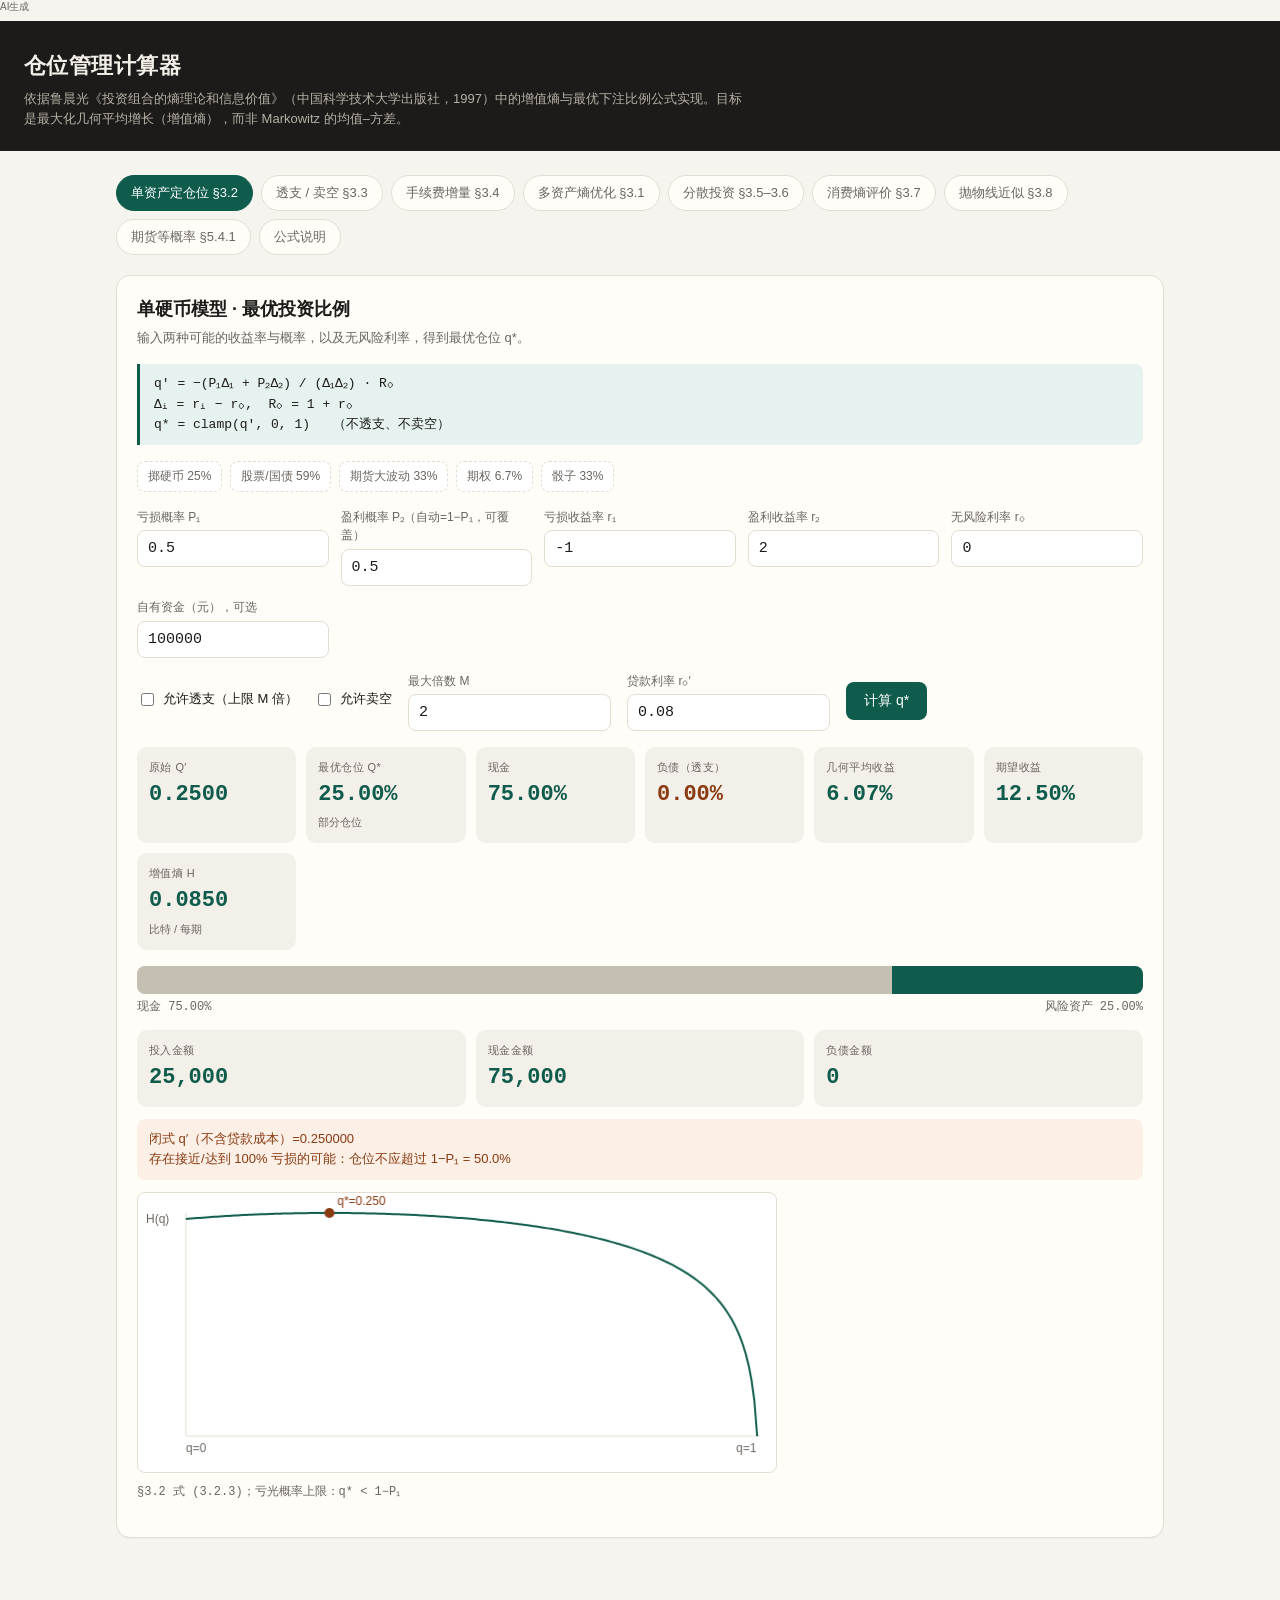
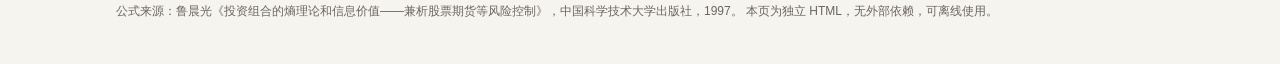
==== 仓位管理计算器.html @ 8e46ef77 "Show true q' and numerically verify leverage optima when loan is costly" ====
<!-- AI生成 -->
<!DOCTYPE html>
<html lang="zh-CN">
<head>
<meta charset="UTF-8" />
<meta name="viewport" content="width=device-width, initial-scale=1" />
<title>仓位管理计算器 · 投资组合熵理论</title>
<style>
  :root {
    --bg: #f6f4ef;
    --ink: #1c1b19;
    --muted: #6b6560;
    --card: #fffdf8;
    --line: #e4ddd2;
    --accent: #0f5c4c;
    --accent-soft: #e6f2ef;
    --warn: #8a3b12;
    --warn-soft: #fbefe6;
    --good: #0f5c4c;
    --mono: "JetBrains Mono", "SF Mono", Consolas, monospace;
    --sans: "PingFang SC", "Microsoft YaHei", -apple-system, sans-serif;
  }
  * { box-sizing: border-box; }
  body {
    margin: 0;
    font-family: var(--sans);
    background: var(--bg);
    color: var(--ink);
    line-height: 1.55;
    font-size: 15px;
  }
  header {
    background: var(--ink);
    color: #f3efe8;
    padding: 28px 24px 22px;
  }
  header h1 {
    margin: 0 0 6px;
    font-size: 22px;
    font-weight: 600;
    letter-spacing: 0.02em;
  }
  header p {
    margin: 0;
    color: #b7b0a6;
    font-size: 13px;
    max-width: 720px;
  }
  main {
    max-width: 1080px;
    margin: 0 auto;
    padding: 24px 16px 64px;
  }
  .tabs {
    display: flex;
    flex-wrap: wrap;
    gap: 8px;
    margin-bottom: 20px;
  }
  .tab {
    border: 1px solid var(--line);
    background: var(--card);
    color: var(--muted);
    padding: 8px 14px;
    border-radius: 999px;
    cursor: pointer;
    font-size: 13px;
  }
  .tab.active {
    background: var(--accent);
    border-color: var(--accent);
    color: #fff;
  }
  .panel {
    display: none;
    background: var(--card);
    border: 1px solid var(--line);
    border-radius: 14px;
    padding: 20px 20px 24px;
    box-shadow: 0 1px 0 rgba(0,0,0,0.03);
  }
  .panel.active { display: block; }
  h2 {
    margin: 0 0 4px;
    font-size: 18px;
    font-weight: 600;
  }
  .sub {
    color: var(--muted);
    font-size: 13px;
    margin: 0 0 16px;
  }
  .formula {
    background: var(--accent-soft);
    border-left: 3px solid var(--accent);
    padding: 10px 14px;
    border-radius: 0 8px 8px 0;
    font-family: var(--mono);
    font-size: 13px;
    margin: 0 0 16px;
    overflow-x: auto;
    white-space: pre-wrap;
  }
  .grid {
    display: grid;
    grid-template-columns: repeat(auto-fit, minmax(160px, 1fr));
    gap: 12px;
    margin-bottom: 14px;
  }
  label {
    display: block;
    font-size: 12px;
    color: var(--muted);
    margin-bottom: 4px;
  }
  input, select {
    width: 100%;
    padding: 9px 10px;
    border: 1px solid var(--line);
    border-radius: 8px;
    font-size: 15px;
    font-family: var(--mono);
    background: #fff;
    color: var(--ink);
  }
  input:focus, select:focus {
    outline: 2px solid var(--accent-soft);
    border-color: var(--accent);
  }
  .row {
    display: flex;
    flex-wrap: wrap;
    gap: 16px;
    align-items: center;
    margin: 8px 0 16px;
  }
  .check {
    display: flex;
    align-items: center;
    gap: 6px;
    font-size: 13px;
    color: var(--ink);
  }
  .check input { width: auto; }
  button.primary {
    background: var(--accent);
    color: #fff;
    border: none;
    border-radius: 8px;
    padding: 10px 18px;
    font-size: 14px;
    cursor: pointer;
    font-family: var(--sans);
  }
  button.primary:hover { filter: brightness(1.08); }
  button.ghost {
    background: transparent;
    border: 1px solid var(--line);
    border-radius: 8px;
    padding: 9px 14px;
    font-size: 13px;
    cursor: pointer;
    color: var(--muted);
    font-family: var(--sans);
  }
  .results {
    display: grid;
    grid-template-columns: repeat(auto-fit, minmax(140px, 1fr));
    gap: 10px;
    margin-top: 8px;
  }
  .metric {
    background: #f3f0e9;
    border-radius: 10px;
    padding: 12px;
  }
  .metric .k {
    font-size: 11px;
    color: var(--muted);
    text-transform: uppercase;
    letter-spacing: 0.04em;
  }
  .metric .v {
    font-family: var(--mono);
    font-size: 22px;
    font-weight: 600;
    color: var(--accent);
    margin-top: 2px;
  }
  .metric .v.warn { color: var(--warn); }
  .metric .hint { font-size: 11px; color: var(--muted); margin-top: 2px; }
  .note {
    background: var(--warn-soft);
    color: var(--warn);
    border-radius: 8px;
    padding: 10px 12px;
    font-size: 13px;
    margin-top: 12px;
  }
  .bar-wrap {
    margin-top: 16px;
    background: #eee9df;
    border-radius: 8px;
    height: 28px;
    overflow: hidden;
    display: flex;
  }
  .bar-cash { background: #c5bfb3; height: 100%; }
  .bar-pos { background: var(--accent); height: 100%; }
  .bar-label {
    display: flex;
    justify-content: space-between;
    font-size: 12px;
    color: var(--muted);
    margin-top: 4px;
    font-family: var(--mono);
  }
  table {
    width: 100%;
    border-collapse: collapse;
    font-size: 13px;
    margin-top: 8px;
  }
  th, td {
    border-bottom: 1px solid var(--line);
    padding: 8px 6px;
    text-align: left;
    font-family: var(--mono);
  }
  th { color: var(--muted); font-weight: 500; font-size: 12px; }
  .examples {
    display: flex;
    flex-wrap: wrap;
    gap: 8px;
    margin: 8px 0 16px;
  }
  .chip {
    border: 1px dashed var(--line);
    background: #fff;
    border-radius: 8px;
    padding: 6px 10px;
    font-size: 12px;
    cursor: pointer;
    color: var(--muted);
    font-family: var(--sans);
  }
  .chip:hover { border-color: var(--accent); color: var(--accent); }
  canvas {
    width: 100%;
    max-width: 640px;
    height: auto;
    display: block;
    margin-top: 12px;
    background: #fff;
    border: 1px solid var(--line);
    border-radius: 8px;
  }
  footer {
    max-width: 1080px;
    margin: 0 auto;
    padding: 0 16px 40px;
    color: var(--muted);
    font-size: 12px;
  }
  .src { font-size: 12px; color: var(--muted); margin-top: 10px; font-family: var(--mono); }
  .multi-rows { display: flex; flex-direction: column; gap: 8px; margin-bottom: 12px; }
  .multi-row {
    display: grid;
    grid-template-columns: 1.2fr 1fr 1fr 1fr auto;
    gap: 8px;
    align-items: end;
  }
  @media (max-width: 640px) {
    .multi-row { grid-template-columns: 1fr 1fr; }
  }
</style>
</head>
<body>
<p data-aigc-mark="1" style="margin:0 0 8px;font-size:10px;line-height:1.3;color:#6b6560;font-weight:400;">AI生成</p>

<header>
  <h1>仓位管理计算器</h1>
  <p>依据鲁晨光《投资组合的熵理论和信息价值》（中国科学技术大学出版社，1997）中的增值熵与最优下注比例公式实现。目标是最大化几何平均增长（增值熵），而非 Markowitz 的均值–方差。</p>
</header>

<main>
  <div class="tabs" role="tablist">
    <button class="tab active" data-tab="single">单资产定仓位 §3.2</button>
    <button class="tab" data-tab="lev">透支 / 卖空 §3.3</button>
    <button class="tab" data-tab="fee">手续费增量 §3.4</button>
    <button class="tab" data-tab="multi">多资产熵优化 §3.1</button>
    <button class="tab" data-tab="div">分散投资 §3.5–3.6</button>
    <button class="tab" data-tab="cons">消费熵评价 §3.7</button>
    <button class="tab" data-tab="approx">抛物线近似 §3.8</button>
    <button class="tab" data-tab="fut">期货等概率 §5.4.1</button>
    <button class="tab" data-tab="about">公式说明</button>
  </div>

  <!-- ========== 单资产 ========== -->
  <section class="panel active" id="panel-single">
    <h2>单硬币模型 · 最优投资比例</h2>
    <p class="sub">输入两种可能的收益率与概率，以及无风险利率，得到最优仓位 q*。</p>
    <div class="formula">q′ = −(P₁Δ₁ + P₂Δ₂) / (Δ₁Δ₂) · R₀
Δᵢ = rᵢ − r₀,  R₀ = 1 + r₀
q* = clamp(q′, 0, 1)   （不透支、不卖空）</div>

    <div class="examples">
      <button class="chip" data-ex="coin">掷硬币 25%</button>
      <button class="chip" data-ex="stock">股票/国债 59%</button>
      <button class="chip" data-ex="future">期货大波动 33%</button>
      <button class="chip" data-ex="opt">期权 6.7%</button>
      <button class="chip" data-ex="dice">骰子 33%</button>
    </div>

    <div class="grid">
      <div>
        <label>亏损概率 P₁</label>
        <input id="s-p1" type="number" value="0.5" step="0.01" min="0" max="1" />
      </div>
      <div>
        <label>盈利概率 P₂（自动=1−P₁，可覆盖）</label>
        <input id="s-p2" type="number" value="0.5" step="0.01" min="0" max="1" />
      </div>
      <div>
        <label>亏损收益率 r₁</label>
        <input id="s-r1" type="number" value="-1" step="0.01" />
      </div>
      <div>
        <label>盈利收益率 r₂</label>
        <input id="s-r2" type="number" value="2" step="0.01" />
      </div>
      <div>
        <label>无风险利率 r₀</label>
        <input id="s-r0" type="number" value="0" step="0.01" />
      </div>
      <div>
        <label>自有资金（元），可选</label>
        <input id="s-capital" type="number" value="100000" step="1000" />
      </div>
    </div>

    <div class="row">
      <label class="check"><input type="checkbox" id="s-lev" /> 允许透支（上限 M 倍）</label>
      <label class="check"><input type="checkbox" id="s-short" /> 允许卖空</label>
      <div style="min-width:120px">
        <label>最大倍数 M</label>
        <input id="s-M" type="number" value="2" step="0.1" min="1" />
      </div>
      <div style="min-width:130px">
        <label>贷款利率 r₀′</label>
        <input id="s-rl" type="number" value="0.08" step="0.01" />
      </div>
      <button class="primary" id="s-run">计算 q*</button>
    </div>

    <div class="results" id="s-out">
      <div class="metric"><div class="k">原始 q′</div><div class="v" id="s-qraw">—</div></div>
      <div class="metric"><div class="k">最优仓位 q*</div><div class="v" id="s-q">—</div><div class="hint" id="s-qhint"></div></div>
      <div class="metric"><div class="k">现金</div><div class="v" id="s-cash">—</div></div>
      <div class="metric"><div class="k">负债（透支）</div><div class="v warn" id="s-debt">—</div></div>
      <div class="metric"><div class="k">几何平均收益</div><div class="v" id="s-rg">—</div></div>
      <div class="metric"><div class="k">期望收益</div><div class="v" id="s-ra">—</div></div>
      <div class="metric"><div class="k">增值熵 H</div><div class="v" id="s-H">—</div><div class="hint">比特 / 每期</div></div>
    </div>

    <div class="bar-wrap" title="仓位结构">
      <div class="bar-cash" id="s-bar-cash" style="width:50%"></div>
      <div class="bar-pos" id="s-bar-pos" style="width:50%"></div>
    </div>
    <div class="bar-label"><span id="s-bar-cash-l">现金</span><span id="s-bar-pos-l">风险资产</span></div>

    <div class="results" style="margin-top:14px">
      <div class="metric"><div class="k">投入金额</div><div class="v" id="s-amt">—</div></div>
      <div class="metric"><div class="k">现金金额</div><div class="v" id="s-amt0">—</div></div>
      <div class="metric"><div class="k">负债金额</div><div class="v" id="s-amt-debt">—</div></div>
    </div>

    <div class="note" id="s-note" style="display:none"></div>
    <canvas id="s-canvas" width="640" height="280" aria-label="H(q) 曲线"></canvas>
    <p class="src">§3.2 式 (3.2.3)；亏光概率上限：q* &lt; 1−P₁</p>
  </section>

  <!-- ========== 透支卖空 ========== -->
  <section class="panel" id="panel-lev">
    <h2>允许透支与卖空</h2>
    <p class="sub">贷款利率 r₀′ 高于存款利率；最大资金倍数 M = 1 + 可透支倍数。§3.3 分段公式。</p>
    <div class="formula">透支区 q&gt;1:  q″ = −(P₁Δ₁′+P₂Δ₂′)/(Δ₁Δ₂) · R₀′
正常区:       q′  = −(P₁Δ₁ +P₂Δ₂ )/(Δ₁Δ₂) · R₀
卖空区 q&lt;0:  用 Δ₋ = r + r₀（及贷款版 r + r₀′）
q* 按区域截断到 [−M, M]</div>

    <div class="grid">
      <div><label>P₁（亏损概率）</label><input id="l-p1" type="number" value="0.5" step="0.01" /></div>
      <div><label>P₂</label><input id="l-p2" type="number" value="0.5" step="0.01" /></div>
      <div><label>r₁</label><input id="l-r1" type="number" value="-0.3" step="0.01" /></div>
      <div><label>r₂</label><input id="l-r2" type="number" value="0.8" step="0.01" /></div>
      <div><label>存款/无风险 r₀</label><input id="l-r0" type="number" value="0.1" step="0.01" /></div>
      <div><label>贷款利率 r₀′</label><input id="l-rl" type="number" value="0.15" step="0.01" /></div>
      <div><label>最大倍数 M</label><input id="l-M" type="number" value="2" step="0.1" min="1" /></div>
    </div>
    <div class="row">
      <button class="primary" id="l-run">分段求解 q*</button>
      <button class="ghost" data-ex2="lev">载入书中图3.2参数</button>
    </div>

    <div class="results">
      <div class="metric"><div class="k">区域</div><div class="v" id="l-region" style="font-size:16px">—</div></div>
      <div class="metric"><div class="k">q*（截断后）</div><div class="v" id="l-q">—</div></div>
      <div class="metric"><div class="k">q′（正常区）</div><div class="v" id="l-qp">—</div></div>
      <div class="metric"><div class="k">q″（透支区）</div><div class="v" id="l-qpp">—</div></div>
      <div class="metric"><div class="k">几何平均收益</div><div class="v" id="l-rg">—</div></div>
      <div class="metric"><div class="k">增值熵 H</div><div class="v" id="l-H">—</div></div>
    </div>
    <div class="note" id="l-note"></div>
    <p class="src">§3.3；书中例：r₀=0.1, r₀′=0.15, M=2, P=0.5</p>
  </section>

  <!-- ========== 手续费 ========== -->
  <section class="panel" id="panel-fee">
    <h2>考虑手续费的仓位增量</h2>
    <p class="sub">当前已有仓位 q#，按 (3.4.3) 计算最优调整量 Δq*。手续费率大时会出现「持仓不动」白带。</p>
    <div class="formula">Δq* = −(P₁ Δ#₁ R#₀₂ + P₂ Δ#₂ R#₀₁) / (Δ#₁ Δ#₂)
Δ#ₖ = d′Rₖ − R₀,  d′ = 1±d
R#₀ₖ = q#₀ R₀ + q# Rₖ</div>

    <div class="grid">
      <div><label>当前仓位 q#</label><input id="f-q" type="number" value="0" step="0.01" min="-1" max="1" /></div>
      <div><label>P₁</label><input id="f-p1" type="number" value="0.5" step="0.01" /></div>
      <div><label>P₂</label><input id="f-p2" type="number" value="0.5" step="0.01" /></div>
      <div><label>r₁</label><input id="f-r1" type="number" value="-1" step="0.01" /></div>
      <div><label>r₂</label><input id="f-r2" type="number" value="2" step="0.01" /></div>
      <div><label>r₀</label><input id="f-r0" type="number" value="0" step="0.01" /></div>
      <div><label>手续费率 d</label><input id="f-d" type="number" value="0.0075" step="0.0005" /></div>
    </div>
    <div class="row">
      <button class="primary" id="f-run">计算 Δq*</button>
      <button class="ghost" data-ex3="fee">书中深沪 d=0.0075</button>
    </div>

    <div class="results">
      <div class="metric"><div class="k">Δq*</div><div class="v" id="f-dq">—</div></div>
      <div class="metric"><div class="k">新仓位 q_new</div><div class="v" id="f-qn">—</div></div>
      <div class="metric"><div class="k">是否持仓不动</div><div class="v" id="f-hold" style="font-size:16px">—</div></div>
      <div class="metric"><div class="k">H 调整前</div><div class="v" id="f-h0">—</div></div>
      <div class="metric"><div class="k">H 调整后</div><div class="v" id="f-h1">—</div></div>
      <div class="metric"><div class="k">方向</div><div class="v" id="f-dir" style="font-size:16px">—</div></div>
    </div>
    <div class="note" id="f-note"></div>
    <p class="src">§3.4 式 (3.4.3)；加仓 d′=1−d，减仓 d′=1+d</p>
  </section>

  <!-- ========== 多资产 ========== -->
  <section class="panel" id="panel-multi">
    <h2>多资产最大增值熵优化</h2>
    <p class="sub">支持<b>任意不等概率</b>。两种输入方式：① 联合情景表（每行一个可能世界，概率可各不相同）；② 分资产边际分布（如资产 A 有 4 种、B 有 5 种情况，自动展开为最多 4×5 个联合情景）。目标都是 max H = Σ P log(Σ q R)。</p>
    <div class="formula">max  H = Σᵢ Pᵢ log₂( q₀R₀ + Σₖ qₖ(1+rᵢₖ) )
s.t. Σ q = 1,  qₖ ≥ 0（或允许卖空）,  q₀ ≥ 0（或允许杠杆）
独立展开: P(i₁,…,iₙ) = Πₖ pₖ(iₖ),  rᵢₖ = rₖ(iₖ)</div>

    <div class="row" style="margin-bottom:8px">
      <label class="check"><input type="radio" name="m-mode" id="m-mode-joint" checked /> 联合情景表</label>
      <label class="check"><input type="radio" name="m-mode" id="m-mode-marg" /> 分资产边际分布</label>
    </div>

    <div id="m-marg-wrap" style="display:none">
      <p class="sub" style="margin-bottom:8px">每个资产单独维护「概率 → 收益率」列表，条数可以不同（A 4 种、B 5 种均可）。</p>
      <div class="multi-rows" id="m-marg-table"></div>
      <div class="row">
        <button class="ghost" id="m-marg-add-asset">＋ 资产</button>
        <button class="ghost" id="m-marg-expand">展开为联合情景并求解</button>
      </div>
    </div>

    <div class="multi-rows" id="m-table"></div>
    <div class="row">
      <button class="ghost" id="m-add-asset">＋ 资产</button>
      <button class="ghost" id="m-add-scen">＋ 情景</button>
      <label class="check"><input type="checkbox" id="m-short" /> 允许卖空</label>
      <label class="check"><input type="checkbox" id="m-lev" /> 允许透支</label>
      <div style="min-width:110px">
        <label>透支上限 M</label>
        <input id="m-M" type="number" value="2" step="0.1" min="1" />
      </div>
      <div style="min-width:100px"><label>r₀</label><input id="m-r0" type="number" value="0" step="0.01" /></div>
      <div style="min-width:170px">
        <label>求解方法</label>
        <select id="m-method">
          <option value="hill">坐标爬山</option>
          <option value="grad">解析梯度精修</option>
          <option value="warm">§3.8 近似初值+梯度</option>
        </select>
      </div>
      <button class="primary" id="m-run">最大化增值熵</button>
      <button class="ghost" id="m-compare">三方法对比</button>
      <button class="ghost" id="m-reset">重置为书中两硬币例</button>
    </div>

    <div class="results" id="m-out"></div>
    <table id="m-result-table"></table>
    <div id="m-compare-wrap" style="display:none">
      <h2 style="font-size:15px;margin:16px 0 6px">求解方法对比</h2>
      <table id="m-compare-table"></table>
    </div>
    <div class="note" id="m-note"></div>
    <p class="src">§3.1 最大增值熵原理；网页：爬山 / 解析梯度 / 近似初值；Python SLSQP 版见 position_sizing.py</p>
  </section>

  <!-- ========== 分散 ========== -->
  <section class="panel" id="panel-div">
    <h2>多硬币分散投资</h2>
    <p class="sub">N 个独立同分布资产、等权配置。N 越大，几何平均收益越接近算术平均（分散投资极限定理）。</p>
    <div class="formula">H_N = Σ_S C(N,S) P^{N−S} Q^S log(1 + r_port)
lim_{N→∞} H_N = log(1+E)
书中硬币 {−1,+2}：N=1→25%, N=2→23%×2, r_g: 6.07%→11.91%→…</div>

    <div class="grid">
      <div><label>资产数 N</label><input id="d-N" type="number" value="2" min="1" max="64" step="1" /></div>
      <div><label>单资产亏损收益 r_loss</label><input id="d-rl" type="number" value="-1" step="0.1" /></div>
      <div><label>单资产盈利收益 r_gain</label><input id="d-rg" type="number" value="2" step="0.1" /></div>
      <div><label>亏损概率 P</label><input id="d-p" type="number" value="0.5" step="0.05" min="0" max="1" /></div>
    </div>
    <div class="row">
      <button class="primary" id="d-run">优化等权仓位</button>
      <button class="ghost" id="d-table-run">生成 N=1..8 对照表</button>
    </div>

    <div class="results">
      <div class="metric"><div class="k">总仓位 q</div><div class="v" id="d-qt">—</div></div>
      <div class="metric"><div class="k">每资产 q/N</div><div class="v" id="d-qe">—</div></div>
      <div class="metric"><div class="k">几何平均收益</div><div class="v" id="d-rgout">—</div></div>
      <div class="metric"><div class="k">算术平均 E</div><div class="v" id="d-E">—</div></div>
      <div class="metric"><div class="k">增值熵 H</div><div class="v" id="d-H">—</div></div>
      <div class="metric"><div class="k">H 与 log₂(1+E)</div><div class="v" id="d-gap">—</div></div>
    </div>
    <table id="d-table"></table>
    <p class="src">§3.5–3.6；极限定理：分散使 r_g → E</p>
  </section>

  <!-- ========== 消费熵 §3.7 ========== -->
  <section class="panel" id="panel-cons">
    <h2>消费增值熵 · 基金评价</h2>
    <p class="sub">对可能随时撤资消费的投资者，用消费增值熵 Hc 评价更合理：几何平均相同时，波动大的基金更差。§3.7。</p>
    <div class="formula">Hc = Σ Pᵢ log( 1 + r₀·max(0,1−q) − r_s·min(q,K) + rᵢ·q )
K = 可能用于消费的资金比例
r_s = 牺牲消费的等价利率 / 贷款利率</div>

    <div class="examples">
      <button class="chip" data-ex4="A">书中基金 A（年20%）</button>
      <button class="chip" data-ex4="B">书中基金 B（−28% / +100%）</button>
      <button class="chip" data-ex4="C">更激进 C（−52% / +200%）</button>
    </div>

    <div class="grid">
      <div><label>P₁（情景1概率）</label><input id="c-p1" type="number" value="1" step="0.05" /></div>
      <div><label>P₂（情景2概率）</label><input id="c-p2" type="number" value="0" step="0.05" /></div>
      <div><label>r₁</label><input id="c-r1" type="number" value="0.2" step="0.01" /></div>
      <div><label>r₂</label><input id="c-r2" type="number" value="0.2" step="0.01" /></div>
      <div><label>仓位 q</label><input id="c-q" type="number" value="1" step="0.05" min="0" max="1" /></div>
      <div><label>消费比例 K</label><input id="c-K" type="number" value="0.4" step="0.05" min="0" max="1" /></div>
      <div><label>牺牲消费利率 r_s</label><input id="c-rs" type="number" value="0.15" step="0.01" /></div>
      <div><label>现金利率 r₀</label><input id="c-r0" type="number" value="0" step="0.01" /></div>
    </div>
    <div class="row">
      <button class="primary" id="c-run">计算 Hc</button>
    </div>

    <div class="results">
      <div class="metric"><div class="k">消费熵 Hc</div><div class="v" id="c-Hc">—</div></div>
      <div class="metric"><div class="k">普通熵 H（忽略消费）</div><div class="v" id="c-H">—</div></div>
      <div class="metric"><div class="k">几何平均收益</div><div class="v" id="c-rg">—</div></div>
      <div class="metric"><div class="k">等价确定收益 2^Hc−1</div><div class="v" id="c-eq">—</div></div>
    </div>
    <div class="note" id="c-note"></div>
    <p class="src">§3.7 消费增值熵；书中例：A 年 20% 优于 B 同几何平均但大波动</p>
  </section>

  <!-- ========== 抛物线近似 §3.8 ========== -->
  <section class="panel" id="panel-approx">
    <h2>近似抛物线法 · 加速求 q*</h2>
    <p class="sub">单资产多状态时不必细扫 q，只用 q=0, t/2, t 三点拟合抛物线 h(q)=aq²+bq+c，顶点 q*=−b/2a 即近似最优仓位。§3.8。</p>
    <div class="formula">a = 2[H(t) − 2H(t/2) + H(0)] / t²
b = [4H(t/2) − H(t) − 3H(0)] / t
c = H(0)
q* ≈ clip( −b/(2a), L, U )</div>

    <div class="examples">
      <button class="chip" data-ex5="book">书中三状态例 q*≈0.46</button>
      <button class="chip" data-ex5="stock">股票三档收益</button>
    </div>

    <div class="grid" id="a-scen-grid">
      <div><label>状态数</label>
        <select id="a-n">
          <option value="2">2</option>
          <option value="3" selected>3</option>
          <option value="4">4</option>
          <option value="5">5</option>
        </select>
      </div>
      <div><label>拟合参数 t</label><input id="a-t" type="number" value="0.5" step="0.05" min="0.05" max="1.5" /></div>
      <div><label>r₀</label><input id="a-r0" type="number" value="0" step="0.01" /></div>
      <div><label>下界 L</label><input id="a-L" type="number" value="0" step="0.05" /></div>
      <div><label>上界 U</label><input id="a-U" type="number" value="1" step="0.05" /></div>
    </div>
    <div class="multi-rows" id="a-rows"></div>
    <div class="row">
      <button class="primary" id="a-run">近似求解 q*</button>
      <button class="ghost" id="a-exact">同时精确网格搜索对照</button>
    </div>

    <div class="results">
      <div class="metric"><div class="k">近似 q*′</div><div class="v" id="a-q">—</div></div>
      <div class="metric"><div class="k">精确 q*（网格）</div><div class="v" id="a-qx">—</div></div>
      <div class="metric"><div class="k">H(近似)</div><div class="v" id="a-h">—</div></div>
      <div class="metric"><div class="k">H(精确)</div><div class="v" id="a-hx">—</div></div>
      <div class="metric"><div class="k">参数 a</div><div class="v" id="a-a">—</div></div>
      <div class="metric"><div class="k">参数 b</div><div class="v" id="a-b">—</div></div>
    </div>
    <div class="note" id="a-note"></div>
    <p class="src">§3.8；书中表3.2：t=0.5 时近似 0.464，精确 0.4609</p>
  </section>

  <!-- ========== 期货等概率 §5.4.1 ========== -->
  <section class="panel" id="panel-fut">
    <h2>期货等概率简化 · 盈亏空间定头寸</h2>
    <p class="sub">等概率双侧盈亏、不计资金成本时的快速公式，以及书中盈亏 {−2,+3} 随亏损概率的 q*(P₁)。§5.4.1。</p>
    <div class="formula">等概率:  q* = −(1/r₂ + 1/r₁) / (2 d′),  d′ = 1±d
盈亏 (−2, +3), R₀=1 时:
  q*(P₁) = 1                    , P₁=0
           (3 − 5P₁)/6          , 0&lt;P₁&lt;1
           −1                   , P₁=1
极限: P₁→0⁺ q*→1/2,  P₁→1⁻ q*→−1/3</div>

    <div class="grid">
      <div><label>亏损幅度 r₁</label><input id="u-r1" type="number" value="-1" step="0.1" /></div>
      <div><label>盈利幅度 r₂</label><input id="u-r2" type="number" value="3" step="0.1" /></div>
      <div><label>手续费率 d</label><input id="u-d" type="number" value="0" step="0.001" /></div>
      <div><label>亏损概率 P₁</label><input id="u-p1" type="number" value="0.3" step="0.01" min="0" max="1" /></div>
    </div>
    <div class="row">
      <button class="primary" id="u-run">计算</button>
      <button class="ghost" data-ex6="small">书中小波动 −10%/+30%</button>
      <button class="ghost" data-ex6="big">书中大波动 −100%/+300%</button>
      <button class="ghost" data-ex6="limit">书中 {−2,+3} 极限</button>
    </div>

    <div class="results">
      <div class="metric"><div class="k">等概率简化 q*</div><div class="v" id="u-qeq">—</div></div>
      <div class="metric"><div class="k">闭式 q*（含 P₁）</div><div class="v" id="u-q">—</div></div>
      <div class="metric"><div class="k">建议上限 1−P₁</div><div class="v" id="u-cap">—</div></div>
      <div class="metric"><div class="k">多头极限</div><div class="v" id="u-limL">—</div></div>
      <div class="metric"><div class="k">空头极限</div><div class="v" id="u-limS">—</div></div>
      <div class="metric"><div class="k">区域</div><div class="v" id="u-region" style="font-size:16px">—</div></div>
    </div>
    <div class="note" id="u-note"></div>
    <p class="src">§5.4.1；亏光上限 q* &lt; 1−P₁；书中 {−1,3} 等概率 → 33%</p>
  </section>

  <!-- ========== 说明 ========== -->
  <section class="panel" id="panel-about">
    <h2>书中仓位管理公式一览</h2>
    <p class="sub">详细清单见项目内《仓位管理公式清单.md》。以下为实现对应关系。</p>
    <table>
      <thead>
        <tr><th>章节</th><th>公式</th><th>用途</th><th>本页位置</th></tr>
      </thead>
      <tbody>
        <tr><td>§2.1</td><td>R=1+r, Δ=r−r₀, R_g=∏R^P</td><td>基本度量</td><td>全局</td></tr>
        <tr><td>§3.1</td><td>H=ΣP log ΣqR → max</td><td>最大增值熵原理</td><td>多资产</td></tr>
        <tr><td>§3.2</td><td>q′=−(P₁Δ₁+P₂Δ₂)/(Δ₁Δ₂)·R₀</td><td>单资产最优仓位</td><td>单资产</td></tr>
        <tr><td>§2.3</td><td>q*=E(r)/|r₁r₂|（r₀=0）</td><td>简化式</td><td>单资产</td></tr>
        <tr><td>§3.3</td><td>透支/卖空分段 q″, q′, q₋</td><td>杠杆与做空</td><td>透支/卖空</td></tr>
        <tr><td>§3.4</td><td>Δq*=−(P₁Δ#₁R#₀₂+P₂Δ#₂R#₀₁)/(Δ#₁Δ#₂)</td><td>含手续费调仓</td><td>手续费</td></tr>
        <tr><td>§3.5–3.6</td><td>二项式 H_N；lim H_N=log(1+E)</td><td>分散投资</td><td>分散</td></tr>
        <tr><td>§3.7</td><td>消费增值熵 Hc</td><td>基金评价</td><td>消费熵评价</td></tr>
        <tr><td>§3.8</td><td>h=aq²+bq+c, q*=−b/2a</td><td>加速近似求 q*</td><td>抛物线近似</td></tr>
        <tr><td>§5.4.1</td><td>等概率 q*=−(1/r₂+1/r₁)/(2d′)；q*(P₁)</td><td>期货头寸</td><td>期货等概率</td></tr>
        <tr><td>§6.2</td><td>期权简化为单硬币</td><td>期权头寸</td><td>单资产</td></tr>
      </tbody>
    </table>
    <div class="note" style="margin-top:16px">
      <strong>风险提示：</strong>本工具为书中理论的教学/研究实现，不构成投资建议。真实交易还需考虑滑点、涨跌停、保证金制度、税费与预测误差。
    </div>
  </section>
</main>

<footer>
  公式来源：鲁晨光《投资组合的熵理论和信息价值——兼析股票期货等风险控制》，中国科学技术大学出版社，1997。
  本页为独立 HTML，无外部依赖，可离线使用。
</footer>

<script>
/* ========== 通用数值工具 ========== */
const LOG2 = Math.log(2);
function log2(x) { return Math.log(x) / LOG2; }

function growthEntropy(probs, returns) {
  let H = 0;
  for (let i = 0; i < probs.length; i++) {
    const R = 1 + returns[i];
    if (R <= 0) return -Infinity;
    if (probs[i] !== 0) H += probs[i] * log2(R);
  }
  return H;
}
function geoMean(probs, returns) {
  let s = 0;
  for (let i = 0; i < probs.length; i++) {
    const R = 1 + returns[i];
    if (R <= 0) return -1;
    s += probs[i] * Math.log(R);
  }
  return Math.exp(s) - 1;
}
function expReturn(probs, returns) {
  let s = 0;
  for (let i = 0; i < probs.length; i++) s += probs[i] * returns[i];
  return s;
}
function pct(x, d = 2) {
  if (!isFinite(x)) return x > 0 ? "+∞" : "−∞";
  return (x * 100).toFixed(d) + "%";
}
function fmt(x, d = 4) {
  if (!isFinite(x)) return String(x);
  return x.toFixed(d);
}
function num(id) { return parseFloat(document.getElementById(id).value); }

/* ========== 单资产 §3.2 ========== */
const EX = {
  coin: { p1: 0.5, p2: 0.5, r1: -1, r2: 2, r0: 0, lev: false, short: false, M: 2 },
  stock: { p1: 0.5, p2: 0.5, r1: -0.3, r2: 0.8, r0: 0.1, lev: false, short: false, M: 2 },
  future: { p1: 0.5, p2: 0.5, r1: -1, r2: 3, r0: 0, lev: false, short: false, M: 2 },
  opt: { p1: 0.7, p2: 0.3, r1: -1, r2: 3, r0: 0, lev: false, short: false, M: 2 },
  dice: { p1: 1/3, p2: 2/3, r1: -1, r2: 1, r0: 0, lev: false, short: false, M: 2 },
};

function optimalSingle(probs, returns, r0, allowLev, allowShort, M, rLoan) {
  if (rLoan == null) rLoan = r0;
  const R0 = 1 + r0;
  const RL = 1 + rLoan;
  const deltas = returns.map(r => r - r0);
  let P1, P2, D1, D2, r1, r2;
  if (deltas[0] <= deltas[1]) {
    P1 = probs[0]; P2 = probs[1]; D1 = deltas[0]; D2 = deltas[1];
    r1 = returns[0]; r2 = returns[1];
  } else {
    P1 = probs[1]; P2 = probs[0]; D1 = deltas[1]; D2 = deltas[0];
    r1 = returns[1]; r2 = returns[0];
  }
  const D1p = r1 - rLoan, D2p = r2 - rLoan;
  let qRaw, notes = [];
  const Eex = probs[0]*deltas[0] + probs[1]*deltas[1];
  if (D1 >= 0) { qRaw = allowLev ? M : 1; notes.push("只赢不亏→满仓/上限"); }
  else if (D2 <= 0) { qRaw = 0; notes.push("只亏不赢→空仓"); }
  else if (Eex <= 0) { qRaw = 0; notes.push("期望超常收益≤0→空仓"); }
  else {
    const q_p = -((P1 * D1 + P2 * D2) / (D1 * D2)) * R0;
    const q_pp = (D1p === 0 || D2p === 0) ? NaN : -((P1 * D1p + P2 * D2p) / (D1p * D2p)) * RL;
    qRaw = q_p;
    notes.push("闭式 q′（不含贷款成本）=" + fmt(qRaw, 6));
    if (!allowLev || q_p <= 1) {
      // 保留 q_p
    } else if (isFinite(q_pp) && q_pp >= 1) {
      notes.push("透支闭式 q″=" + fmt(q_pp, 6) + "（r₀′=" + fmt(rLoan, 4) + "）");
      const cands = [q_p, q_pp, 1.0, M];
      let bestQ = q_p, bestH = -Infinity;
      for (const cand of cands) {
        const qq = Math.min(M, Math.max(allowShort ? -M : 0, cand));
        const h = growthEntropy(probs, portReturns(qq, returns, r0, rLoan));
        if (h > bestH) { bestH = h; bestQ = qq; }
      }
      qRaw = bestQ;
    } else {
      notes.push("透支区无内点；r₀′=" + fmt(rLoan, 4) + " 使加杠杆不划算，数值校验 [0,M]");
      let bestQ = 1, bestH = -Infinity;
      for (let i = 0; i <= 400; i++) {
        const qq = (i / 400) * M;
        const h = growthEntropy(probs, portReturns(qq, returns, r0, rLoan));
        if (h > bestH) { bestH = h; bestQ = qq; }
      }
      notes.push("数值最优 ≈ " + fmt(bestQ, 4));
      qRaw = bestQ;
    }
  }
  // 数值兜底：若闭式异常则网格搜索
  if (!isFinite(qRaw)) {
    qRaw = gridSearchSingle(probs, returns, r0, allowLev, allowShort, M, rLoan);
    notes = ["数值搜索"];
  }
  const lo = allowShort ? -M : 0;
  const hi = allowLev ? M : 1;
  const q = Math.min(hi, Math.max(lo, qRaw));
  if (qRaw > hi + 1e-12) notes.push("触及上限 " + hi);
  if (qRaw < lo - 1e-12) notes.push("触及下限 " + lo);
  const rs = portReturns(q, returns, r0, rLoan);
  const H = growthEntropy(probs, rs);
  const rg = geoMean(probs, rs);
  const ra = expReturn(probs, rs);
  return { qRaw, q, cash: 1 - q, H, rg, ra, notes, rs };
}

function portReturns(q, returns, r0, rLoan) {
  const R0 = 1 + r0, RL = 1 + rLoan;
  return returns.map(r => {
    if (q > 1) return -(q - 1) * RL + q * (1 + r) - 1;
    if (q >= 0) return (1 - q) * R0 + q * (1 + r) - 1;
    if (q >= -1) return (1 + q) * R0 + q * (1 + r) - 1;
    return -(Math.abs(q) - 1) * RL + q * (1 + r) - 1;
  });
}

function gridSearchSingle(probs, returns, r0, allowLev, allowShort, M, rLoan) {
  if (rLoan == null) rLoan = r0;
  const lo = allowShort ? -M : 0;
  const hi = allowLev ? M : 1;
  let best = 0, bestH = -Infinity;
  for (let i = 0; i <= 1000; i++) {
    const q = lo + (hi - lo) * i / 1000;
    const H = growthEntropy(probs, portReturns(q, returns, r0, rLoan));
    if (H > bestH) { bestH = H; best = q; }
  }
  return best;
}

function drawHCurve(probs, returns, r0, qStar, rLoan) {
  if (rLoan == null) rLoan = r0;
  const canvas = document.getElementById("s-canvas");
  const ctx = canvas.getContext("2d");
  const W = canvas.width, H = canvas.height;
  const pad = { l: 48, r: 16, t: 20, b: 36 };
  ctx.clearRect(0, 0, W, H);
  const qs = [], Hs = [];
  let hMin = Infinity, hMax = -Infinity;
  for (let i = 0; i <= 200; i++) {
    const q = i / 200;
    const Hq = growthEntropy(probs, portReturns(q, returns, r0, rLoan));
    qs.push(q);
    Hs.push(Hq);
    if (isFinite(Hq)) { hMin = Math.min(hMin, Hq); hMax = Math.max(hMax, Hq); }
  }
  if (!isFinite(hMin)) { hMin = -1; hMax = 1; }
  if (hMax - hMin < 1e-6) hMax = hMin + 1;
  const x = q => pad.l + q * (W - pad.l - pad.r);
  const y = h => pad.t + (1 - (h - hMin) / (hMax - hMin)) * (H - pad.t - pad.b);
  // axes
  ctx.strokeStyle = "#e4ddd2"; ctx.lineWidth = 1;
  ctx.beginPath();
  ctx.moveTo(pad.l, pad.t); ctx.lineTo(pad.l, H - pad.b); ctx.lineTo(W - pad.r, H - pad.b);
  ctx.stroke();
  ctx.fillStyle = "#6b6560"; ctx.font = "12px sans-serif";
  ctx.fillText("q=0", pad.l, H - pad.b + 16);
  ctx.fillText("q=1", W - pad.r - 24, H - pad.b + 16);
  ctx.fillText("H(q)", 8, pad.t + 10);
  // curve
  ctx.strokeStyle = "#0f5c4c"; ctx.lineWidth = 2;
  ctx.beginPath();
  let started = false;
  for (let i = 0; i < qs.length; i++) {
    if (!isFinite(Hs[i])) { started = false; continue; }
    if (!started) { ctx.moveTo(x(qs[i]), y(Hs[i])); started = true; }
    else ctx.lineTo(x(qs[i]), y(Hs[i]));
  }
  ctx.stroke();
  // optimal marker
  if (isFinite(qStar)) {
    const hOpt = growthEntropy(probs, portReturns(qStar, returns, r0, r0));
    if (isFinite(hOpt)) {
      ctx.fillStyle = "#8a3b12";
      ctx.beginPath();
      ctx.arc(x(qStar), y(hOpt), 5, 0, Math.PI * 2);
      ctx.fill();
      ctx.fillText("q*=" + fmt(qStar, 3), x(qStar) + 8, y(hOpt) - 8);
    }
  }
}

function runSingle() {
  let p1 = num("s-p1");
  let p2 = num("s-p2");
  if (Math.abs(p1 + p2 - 1) > 1e-9 && p1 >= 0 && p1 <= 1) p2 = 1 - p1;
  const r1 = num("s-r1"), r2 = num("s-r2"), r0 = num("s-r0");
  const lev = document.getElementById("s-lev").checked;
  const sh = document.getElementById("s-short").checked;
  const M = num("s-M") || 2;
  const rl = num("s-rl");
  const rLoan = isFinite(rl) ? rl : r0;
  const capital = num("s-capital") || 0;
  const res = optimalSingle([p1, p2], [r1, r2], r0, lev, sh, M, rLoan);

  document.getElementById("s-qraw").textContent = fmt(res.qRaw, 4);
  document.getElementById("s-q").textContent = pct(res.q);
  const sp1 = splitCashDebt(res.cash, [res.q]);
  document.getElementById("s-cash").textContent = pct(sp1.cash);
  document.getElementById("s-debt").textContent = pct(sp1.debt);
  document.getElementById("s-rg").textContent = pct(res.rg);
  document.getElementById("s-ra").textContent = pct(res.ra);
  document.getElementById("s-H").textContent = isFinite(res.H) ? fmt(res.H, 4) : "−∞";
  document.getElementById("s-amt").textContent = (res.q * capital).toLocaleString("zh-CN", { maximumFractionDigits: 0 });
  document.getElementById("s-amt0").textContent = (sp1.cash * capital).toLocaleString("zh-CN", { maximumFractionDigits: 0 });
  document.getElementById("s-amt-debt").textContent = (sp1.debt * capital).toLocaleString("zh-CN", { maximumFractionDigits: 0 });

  const qPos = Math.max(0, res.q);
  const cashW = Math.max(0, 1 - Math.abs(res.q)) * 100;
  const posW = Math.min(100, Math.abs(res.q) * 100);
  // simpler bar for 0..1
  const bw = Math.min(1, Math.max(0, res.q));
  document.getElementById("s-bar-cash").style.width = ((1 - bw) * 100) + "%";
  document.getElementById("s-bar-pos").style.width = (bw * 100) + "%";
  document.getElementById("s-bar-cash-l").textContent = "现金 " + pct(1 - bw);
  document.getElementById("s-bar-pos-l").textContent = "风险资产 " + pct(bw);
  document.getElementById("s-qhint").textContent = res.q >= 0.999 ? "满仓" : (res.q <= 0.001 ? "空仓" : (res.q > 1 ? "透支" : (res.q < 0 ? "卖空" : "部分仓位")));

  const note = document.getElementById("s-note");
  const msgs = res.notes.slice();
  if (p1 > 0 && Math.abs((r1 - r0) + (1 + r0)) < 1e-9 || r1 <= -1) {
    // 亏光风险提示
  }
  if ((1 + r1) <= 0 || (r1 - r0) <= -(1 + r0) * 0.999) {
    msgs.push("存在接近/达到 100% 亏损的可能：仓位不应超过 1−P₁ = " + pct(1 - p1, 1));
  }
  if (res.q > 1 && !lev) { /* clipped */ }
  note.style.display = msgs.length ? "block" : "none";
  note.innerHTML = msgs.join("<br>");

  drawHCurve([p1, p2], [r1, r2], r0, res.q, rLoan);
}

document.getElementById("s-run").addEventListener("click", runSingle);
["s-p1", "s-p2", "s-r1", "s-r2", "s-r0", "s-M", "s-rl", "s-capital"].forEach(id => {
  document.getElementById(id).addEventListener("change", runSingle);
});
document.getElementById("s-lev").addEventListener("change", runSingle);
document.getElementById("s-short").addEventListener("change", runSingle);
document.querySelectorAll("[data-ex]").forEach(btn => {
  btn.addEventListener("click", () => {
    const e = EX[btn.getAttribute("data-ex")];
    document.getElementById("s-p1").value = e.p1;
    document.getElementById("s-p2").value = e.p2;
    document.getElementById("s-r1").value = e.r1;
    document.getElementById("s-r2").value = e.r2;
    document.getElementById("s-r0").value = e.r0;
    document.getElementById("s-lev").checked = e.lev;
    document.getElementById("s-short").checked = e.short;
    document.getElementById("s-M").value = e.M;
    runSingle();
  });
});

/* ========== 透支卖空 §3.3 ========== */
function runLev() {
  const P1 = num("l-p1"), P2 = num("l-p2");
  let r1 = num("l-r1"), r2 = num("l-r2");
  let p1 = P1, p2 = P2;
  if (Math.abs(p1 + p2 - 1) > 1e-9) p2 = 1 - p1;
  const r0 = num("l-r0"), rl = num("l-rl"), M = num("l-M") || 2;
  // order loss/gain by excess vs r0
  let Rs = [r1, r2], Ps = [p1, p2];
  if (Rs[0] - r0 > Rs[1] - r0) { Rs = [r2, r1]; Ps = [p2, p1]; }
  r1 = Rs[0]; r2 = Rs[1];
  const D1 = r1 - r0, D2 = r2 - r0;
  const D1p = r1 - rl, D2p = r2 - rl;
  const Dm1 = r1 + r0, Dm2 = r2 + r0;
  const Dm1p = r1 + rl, Dm2p = r2 + rl;
  const R0 = 1 + r0, RP = 1 + rl;
  const raw = (Da, Db, Rx, Pa, Pb) => -((Pa * Da + Pb * Db) / (Da * Db)) * Rx;
  const qpp = raw(D1p, D2p, RP, p1, p2);
  const qp = raw(D1, D2, R0, p1, p2);
  const qmp = raw(Dm1, Dm2, R0, p1, p2);
  const qmpp = raw(Dm1p, Dm2p, RP, p1, p2);
  const E = p1 * r1 + p2 * r2;

  let q, region;
  if (qpp >= M) { q = M; region = "透支满仓"; }
  else if (qpp >= 1) { q = qpp; region = "透支区"; }
  else if (qp >= 0 && qp <= 1 && E > r0) { q = qp; region = "正常多头"; }
  else if (qp < 0) {
    if (-r0 <= E && E <= r0) { q = 0; region = "空仓"; }
    else if (qmp >= -1 && qmp <= 0) { q = qmp; region = "卖空区"; }
    else if (qmpp < -1 && qmpp > -M) { q = qmpp; region = "深度卖空"; }
    else if (qmpp <= -M) { q = -M; region = "卖空上限"; }
    else { q = 0; region = "空仓"; }
  }
  else if (qp < 0) { q = 0; region = "空仓"; }
  else { q = Math.min(1, Math.max(0, qp)); region = "正常多头"; }

  // fallback if region undefined
  if (region === undefined) {
    q = Math.min(M, Math.max(-M, qp));
    region = q > 1 ? "透支" : q < 0 ? "卖空" : "正常";
  }

  const rs = portReturns(q, [r1, r2], r0, rl);
  const H = growthEntropy([p1, p2], rs);
  const rg = geoMean([p1, p2], rs);

  document.getElementById("l-region").textContent = region;
  document.getElementById("l-q").textContent = fmt(q, 4);
  document.getElementById("l-qp").textContent = fmt(qp, 4);
  document.getElementById("l-qpp").textContent = fmt(qpp, 4);
  document.getElementById("l-rg").textContent = pct(rg);
  document.getElementById("l-H").textContent = isFinite(H) ? fmt(H, 4) : "−∞";
  document.getElementById("l-note").innerHTML =
    `E=${fmt(E,4)}, q_mp(sell)=${fmt(qmp,4)}, q_mpp=${fmt(qmpp,4)}<br>` +
    `书中分段：透支满仓 / 透支 / 正常 / 空仓 / 卖空 / 深度卖空`;
}
document.getElementById("l-run").addEventListener("click", runLev);
document.querySelector("[data-ex2]").addEventListener("click", () => {
  document.getElementById("l-p1").value = 0.5;
  document.getElementById("l-p2").value = 0.5;
  document.getElementById("l-r1").value = -0.1;
  document.getElementById("l-r2").value = 0.3;
  document.getElementById("l-r0").value = 0.1;
  document.getElementById("l-rl").value = 0.15;
  document.getElementById("l-M").value = 2;
  runLev();
});

/* ========== 手续费 §3.4 ========== */
function runFee() {
  const qh = num("f-q");
  const p1 = num("f-p1");
  const p2 = Math.abs(num("f-p1") + num("f-p2") - 1) < 1e-9 ? num("f-p2") : 1 - p1;
  const r1 = num("f-r1"), r2 = num("f-r2"), r0 = num("f-r0"), d = num("f-d");
  const R0 = 1 + r0;
  const q0h = 1 - qh;

  function H_of(q) {
    return growthEntropy([p1, p2], portReturns(q, [r1, r2], r0, r0));
  }
  const H0 = H_of(qh);
  let best = null, bestH = H0;
  for (const [sign, dp] of [["加仓", 1 - d], ["减仓", 1 + d]]) {
    const d1 = dp * (1 + r1) - R0;
    const d2 = dp * (1 + r2) - R0;
    const R01 = q0h * R0 + qh * (1 + r1);
    const R02 = q0h * R0 + qh * (1 + r2);
    if (d1 === 0 || d2 === 0) continue;
    const dq = -((p1 * d1 * R02 + p2 * d2 * R01) / (d1 * d2));
    if (sign === "加仓" && dq < 0) continue;
    if (sign === "减仓" && dq > 0) continue;
    const qn = Math.min(1, Math.max(-1, qh + dq));
    const h = H_of(qn);
    if (h > bestH + 1e-12) {
      bestH = h;
      best = { sign, dq, qn, qRaw: qh + dq, d1, d2, R01, R02, dp };
    }
  }
  const hold = !best;
  const dq = best ? best.dq : 0;
  const qn = best ? best.qn : qh;
  document.getElementById("f-dq").textContent = fmt(dq, 4);
  document.getElementById("f-qn").textContent = pct(qn);
  document.getElementById("f-hold").textContent = hold ? "是（白带）" : "否";
  document.getElementById("f-h0").textContent = isFinite(H0) ? fmt(H0, 4) : "−∞";
  document.getElementById("f-h1").textContent = isFinite(bestH) ? fmt(bestH, 4) : "−∞";
  document.getElementById("f-dir").textContent = best ? best.sign : "不动";
  document.getElementById("f-note").innerHTML = hold
    ? `手续费 d=${d} 下，调整不能提升增值熵 → 持仓不动（书中白带区）。`
    : `方向 ${best.sign}, d′=${fmt(best.dp,4)}, Δq*=${fmt(dq,4)} → q: ${fmt(qh,4)} → ${fmt(qn,4)}`;
}
document.getElementById("f-run").addEventListener("click", runFee);
document.querySelector("[data-ex3]").addEventListener("click", () => {
  document.getElementById("f-q").value = 0;
  document.getElementById("f-d").value = 0.0075;
  document.getElementById("f-r1").value = -1;
  document.getElementById("f-r2").value = 2;
  runFee();
});

/* ========== 多资产 §3.1 ========== */
let mState = null;
let margState = null;

function defaultMulti() {
  // 两独立硬币 4 情景, 资产 A/B（等概率只是特例）
  return {
    probs: [0.25, 0.25, 0.25, 0.25],
    assets: ["A", "B"],
    grid: [
      [-1, -1],
      [-1, 2],
      [2, -1],
      [2, 2],
    ],
  };
}

/** 分资产边际分布: 每资产 [(p, r), ...]，条数可不同 */
function defaultMarginals() {
  return {
    assets: ["A", "B"],
    dists: [
      // 资产 A: 4 种情况（书上掷硬币二项展开的示例结构）
      [
        { p: 0.1, r: -0.2 },
        { p: 0.3, r: 0.05 },
        { p: 0.4, r: 0.15 },
        { p: 0.2, r: 0.4 },
      ],
      // 资产 B: 5 种情况
      [
        { p: 0.1, r: -0.5 },
        { p: 0.2, r: -0.1 },
        { p: 0.3, r: 0.08 },
        { p: 0.25, r: 0.2 },
        { p: 0.15, r: 0.6 },
      ],
    ],
  };
}

/**
 * 将各资产边际分布展开为联合情景（独立假设）。
 * 返回 { probs, grid, assets, note }
 */
function expandJointFromMarginals(marg) {
  const assets = marg.assets.slice();
  const dists = marg.dists.map(d =>
    d.map(x => ({ p: parseFloat(x.p), r: parseFloat(x.r) }))
  );
  // 校验并归一化各资产边际
  dists.forEach((d, k) => {
    const s = d.reduce((a, b) => a + b.p, 0);
    if (!(s > 0)) throw new Error(`资产 ${assets[k]} 概率和必须 > 0`);
    if (Math.abs(s - 1) > 1e-6) {
      d.forEach(x => { x.p = x.p / s; });
    }
  });
  const counts = dists.map(d => d.length);
  const total = counts.reduce((a, b) => a * b, 1);
  if (total > 5000) {
    throw new Error(`联合情景数 ${total} 过大（>5000），请减少资产或状态数`);
  }
  // 笛卡尔积: index 用 mixed radix
  const probs = [];
  const grid = [];
  for (let t = 0; t < total; t++) {
    let rem = t;
    const idx = [];
    for (let k = counts.length - 1; k >= 0; k--) {
      idx[k] = rem % counts[k];
      rem = Math.floor(rem / counts[k]);
    }
    let p = 1;
    const row = [];
    for (let k = 0; k < dists.length; k++) {
      p *= dists[k][idx[k]].p;
      row.push(dists[k][idx[k]].r);
    }
    probs.push(p);
    grid.push(row);
  }
  return {
    probs,
    grid,
    assets,
    note: `独立展开: ${counts.join("×")} = ${total} 个联合情景`,
  };
}

function renderMulti() {
  const box = document.getElementById("m-table");
  const nScen = mState.probs.length;
  const nA = mState.assets.length;
  let html = `<div class="multi-row" style="font-size:12px;color:var(--muted)">
    <div>情景概率 P（可不等）</div>`;
  for (let j = 0; j < nA; j++) html += `<div>${mState.assets[j]} 收益率</div>`;
  html += `<div></div></div>`;
  for (let i = 0; i < nScen; i++) {
    html += `<div class="multi-row">`;
    html += `<div><label>P${i + 1}</label><input data-mp="${i}" value="${mState.probs[i]}" /></div>`;
    for (let j = 0; j < nA; j++) {
      html += `<div><label>r${i + 1},${mState.assets[j]}</label><input data-mr="${i},${j}" value="${mState.grid[i][j]}" /></div>`;
    }
    html += `<div>${nScen > 1 ? `<button class="ghost" data-mdel="${i}" title="删情景">×</button>` : ""}</div>`;
    html += `</div>`;
  }
  // normalize hint
  const sum = mState.probs.reduce((a, b) => a + (parseFloat(b) || 0), 0);
  html += `<div style="font-size:12px;color:var(--muted)">情景数 = ${nScen}，概率和 = ${fmt(sum, 4)}${Math.abs(sum - 1) > 1e-6 ? "（计算时将自动归一化）" : ""}</div>`;
  box.innerHTML = html;
  box.querySelectorAll("[data-mp]").forEach(inp => {
    inp.addEventListener("change", () => {
      mState.probs[+inp.getAttribute("data-mp")] = parseFloat(inp.value);
    });
  });
  box.querySelectorAll("[data-mr]").forEach(inp => {
    inp.addEventListener("change", () => {
      const [i, j] = inp.getAttribute("data-mr").split(",").map(Number);
      mState.grid[i][j] = parseFloat(inp.value);
    });
  });
  box.querySelectorAll("[data-mdel]").forEach(btn => {
    btn.addEventListener("click", () => {
      const i = +btn.getAttribute("data-mdel");
      mState.probs.splice(i, 1);
      mState.grid.splice(i, 1);
      renderMulti();
    });
  });
}

function renderMarginals() {
  const box = document.getElementById("m-marg-table");
  if (!margState) return;
  let html = "";
  margState.assets.forEach((name, k) => {
    const d = margState.dists[k];
    const sum = d.reduce((a, b) => a + (parseFloat(b.p) || 0), 0);
    html += `<div style="border:1px solid var(--line);border-radius:10px;padding:10px 12px;margin-bottom:10px">
      <div style="display:flex;justify-content:space-between;align-items:center;margin-bottom:6px">
        <strong>资产 ${name}（${d.length} 种情况，概率和 ${fmt(sum, 4)}）</strong>
        <span>
          <button class="ghost" data-madd="${k}">＋ 情况</button>
          ${margState.assets.length > 1 ? `<button class="ghost" data-mdelasset="${k}">删资产</button>` : ""}
        </span>
      </div>`;
    html += `<div class="multi-row" style="font-size:12px;color:var(--muted)">
      <div>概率 p</div><div>收益率 r</div><div></div></div>`;
    d.forEach((row, i) => {
      html += `<div class="multi-row">
        <div><input data-mgp="${k},${i}" value="${row.p}" /></div>
        <div><input data-mgr="${k},${i}" value="${row.r}" /></div>
        <div>${d.length > 1 ? `<button class="ghost" data-mdelrow="${k},${i}">×</button>` : ""}</div>
      </div>`;
    });
    html += `</div>`;
  });
  box.innerHTML = html;
  box.querySelectorAll("[data-mgp]").forEach(inp => {
    inp.addEventListener("change", () => {
      const [k, i] = inp.getAttribute("data-mgp").split(",").map(Number);
      margState.dists[k][i].p = parseFloat(inp.value);
      renderMarginals();
    });
  });
  box.querySelectorAll("[data-mgr]").forEach(inp => {
    inp.addEventListener("change", () => {
      const [k, i] = inp.getAttribute("data-mgr").split(",").map(Number);
      margState.dists[k][i].r = parseFloat(inp.value);
    });
  });
  box.querySelectorAll("[data-madd]").forEach(btn => {
    btn.addEventListener("click", () => {
      const k = +btn.getAttribute("data-madd");
      margState.dists[k].push({ p: 0, r: 0 });
      renderMarginals();
    });
  });
  box.querySelectorAll("[data-mdelrow]").forEach(btn => {
    btn.addEventListener("click", () => {
      const [k, i] = btn.getAttribute("data-mdelrow").split(",").map(Number);
      margState.dists[k].splice(i, 1);
      renderMarginals();
    });
  });
  box.querySelectorAll("[data-mdelasset]").forEach(btn => {
    btn.addEventListener("click", () => {
      const k = +btn.getAttribute("data-mdelasset");
      margState.assets.splice(k, 1);
      margState.dists.splice(k, 1);
      renderMarginals();
    });
  });
}

function readMultiInputs() {
  // ensure arrays numeric
  mState.probs = mState.probs.map(x => parseFloat(x));
  mState.grid = mState.grid.map(row => row.map(x => parseFloat(x)));
}

function optimizePortfolio(probs, grid, r0, allowShort, allowLev, maxMultiple = 1) {
  const W = probs.length, N = grid[0].length;
  let P = probs.slice();
  const sumP = P.reduce((a, b) => a + b, 0);
  if (sumP <= 0) throw new Error("概率和必须 > 0");
  P = P.map(p => p / sumP);
  const R0 = 1 + r0;
  const lo = allowShort ? -maxMultiple : 0;
  const hi = allowLev ? maxMultiple : 1;
  const sumMax = allowLev ? maxMultiple : 1;

  function H_of(qa) {
    const qs = qa.reduce((a, b) => a + b, 0);
    const q0 = 1 - qs;
    if (q0 < -1e-12 && !allowLev) return -Infinity;
    if (qs > sumMax + 1e-12) return -Infinity;
    if (qa.some(x => x < -1e-12) && !allowShort) return -Infinity;
    let H = 0;
    for (let i = 0; i < W; i++) {
      let portR = q0 * R0;
      for (let k = 0; k < N; k++) portR += qa[k] * (1 + grid[i][k]);
      if (portR <= 0) return -Infinity;
      H += P[i] * log2(portR);
    }
    return H;
  }
  // 多起点 + 坐标爬山 (避免卡在角点局部最优)
  let best = new Array(N).fill(0);
  let bestH = H_of(best);
  const starts = [new Array(N).fill(0)];
  // 单资产扫描
  for (let k = 0; k < N; k++) {
    for (let t = 0; t <= 30; t++) {
      const q = new Array(N).fill(0);
      q[k] = lo + (hi - lo) * t / 30;
      const h = H_of(q);
      if (h > bestH) { bestH = h; best = q.slice(); }
    }
  }
  starts.push(best.slice());
  starts.push(new Array(N).fill(0).map(() => Math.min(hi, sumMax / N)));
  let s = 42;
  const rnd = () => { s = (1664525 * s + 1013904223) >>> 0; return s / 4294967296; };
  for (let t = 0; t < 24; t++) {
    const q = new Array(N).fill(0).map(() => lo + rnd() * (hi - lo));
    // 随机点覆盖单纯形内部与边界
    const scale = 0.25 + 0.75 * rnd();
    let qs = q.reduce((a, b) => a + b, 0);
    if (qs > 1e-12) {
      const target = sumMax * scale;
      for (let i = 0; i < N; i++) q[i] *= target / qs;
    }
    let qs2 = q.reduce((a, b) => a + b, 0);
    if (qs2 > sumMax && qs2 > 0) q.forEach((x, i) => (q[i] = x * (sumMax / qs2)));
    starts.push(q);
  }
  for (const st of starts) {
    let q = st.slice().map((x) => Math.max(lo, Math.min(hi, x)));
    let h = H_of(q);
    let step = 0.15;
    for (let iter = 0; iter < 150; iter++) {
      let improved = false;
      for (let k = 0; k < N; k++) {
        for (const dir of [step, -step, step * 0.5, -step * 0.5]) {
          const cand = q.slice();
          cand[k] = Math.max(lo, Math.min(hi, cand[k] + dir));
          const qs = cand.reduce((a, b) => a + b, 0);
          if (qs > sumMax + 1e-12) continue;
          const hh = H_of(cand);
          if (hh > h + 1e-12) { h = hh; q = cand; improved = true; }
        }
      }
      if (!improved) { step *= 0.5; if (step < 1e-4) break; }
    }
    if (h > bestH) { bestH = h; best = q; }
  }
  // 爬山后做短程梯度抛光，确保凹问题到达全局峰
  {
    const project = (q) => {
      let qq = q.map((x) => Math.max(lo, Math.min(hi, x)));
      const s = qq.reduce((a, b) => a + b, 0);
      if (s > sumMax && s > 0) {
        const k = sumMax / s;
        qq = qq.map((x) => Math.max(lo, Math.min(hi, x * k)));
      }
      return qq;
    };
    let q = best.slice();
    let h = bestH;
    let step = Math.max(0.4, hi - lo) * 0.5;
    for (let it = 0; it < 80; it++) {
      // 数值梯度抛光
      const g = new Array(N).fill(0);
      let ok = true;
      for (let k = 0; k < N; k++) {
        const e = 1e-4;
        const qp = q.slice(), qm = q.slice();
        qp[k] = Math.min(hi, q[k] + e);
        qm[k] = Math.max(lo, q[k] - e);
        const hp = H_of(qp), hm = H_of(qm);
        if (!isFinite(hp) || !isFinite(hm)) { ok = false; break; }
        g[k] = (hp - hm) / (2 * e);
      }
      if (!ok) break;
      const gmax = Math.max(...g.map(Math.abs), 1e-15);
      let improved = false;
      for (const sc of [step, step * 0.4, step * 0.16]) {
        const cand = project(q.map((x, k) => x + sc * g[k] / gmax));
        const hh = H_of(cand);
        if (hh > h + 1e-13) { q = cand; h = hh; improved = true; break; }
      }
      if (!improved) { step *= 0.5; if (step < 1e-5) break; }
    }
    if (h > bestH) { bestH = h; best = q; }
  }
  const q0 = 1 - best.reduce((a, b) => a + b, 0);
  const weights = [q0, ...best];
  // returns
  const portRs = [];
  for (let i = 0; i < W; i++) {
    let R = q0 * R0;
    for (let k = 0; k < N; k++) R += best[k] * (1 + grid[i][k]);
    portRs.push(R - 1);
  }
  const H = growthEntropy(P, portRs);
  const rg = geoMean(P, portRs);
  const ra = expReturn(P, portRs);
  return { weights, H, rg, ra, portRs };
}

/** 解析梯度精修: max H = Σ P log2(R0 + Δq), Δ=R-R0 */
function gradRefine(probs, grid, r0, x0, allowShort, allowLev, maxMultiple = 1) {
  const W = probs.length, N = grid[0].length;
  let P = probs.slice();
  const s = P.reduce((a, b) => a + b, 0) || 1;
  P = P.map(p => p / s);
  const R0 = 1 + r0;
  const Delta = grid.map(row => row.map(r => (1 + r) - R0)); // W×N
  const lo = allowShort ? -maxMultiple : 0;
  const hi = allowLev ? maxMultiple : 1;
  const sumMax = allowLev ? maxMultiple : 1;

  function project(q) {
    q = q.map(x => Math.max(lo, Math.min(hi, x)));
    const qs = q.reduce((a, b) => a + b, 0);
    if (qs > sumMax && qs > 0) {
      const k = sumMax / qs;
      q = q.map(x => x * k).map(x => Math.max(lo, Math.min(hi, x)));
    }
    return q;
  }
  function portR(q) {
    const qs = q.reduce((a, b) => a + b, 0);
    const q0 = 1 - qs;
    const out = [];
    for (let i = 0; i < W; i++) {
      let R = q0 * R0;
      for (let k = 0; k < N; k++) R += q[k] * (1 + grid[i][k]);
      out.push(R);
    }
    return out;
  }
  function H(q) {
    const R = portR(q);
    if (R.some(x => x <= 0)) return -Infinity;
    let h = 0;
    for (let i = 0; i < W; i++) h += P[i] * log2(R[i]);
    return h;
  }
  function grad(q) {
    const R = portR(q);
    const g = new Array(N).fill(0);
    for (let k = 0; k < N; k++) {
      let s = 0;
      for (let i = 0; i < W; i++) {
        if (R[i] <= 0) return null;
        s += (P[i] * Delta[i][k]) / (R[i] * Math.LN2); // dH/dq_k
      }
      g[k] = s;
    }
    return g;
  }

  let q = project((x0 || new Array(N).fill(0)).slice());
  let best = q.slice(), bestH = H(q);
  let step = Math.max(0.5, hi - lo);
  let nit = 0;
  for (; nit < 400; nit++) {
    const g = grad(q);
    if (!g) break;
    // 梯度归一化: 避免 |g| 很小时几乎不前进 (透支场景常见)
    const gmax = Math.max(...g.map(Math.abs), 1e-15);
    const dir = g.map(x => x / gmax);
    let improved = false;
    for (const scale of [step, step * 0.5, step * 0.25, step * 0.125, step * 0.0625]) {
      const cand = project(q.map((x, k) => x + scale * dir[k]));
      const h = H(cand);
      if (h > bestH + 1e-14) {
        q = cand;
        best = cand.slice();
        bestH = h;
        improved = true;
        break;
      }
    }
    if (!improved) {
      step *= 0.5;
      if (step < 1e-5) break;
    }
  }
  return { weights: best, H: bestH, iterations: nit };
}

/** §3.8 单资产抛物线 → 多资产初值 */
function approxWarmstart(probs, grid, r0, t, hi = 1) {
  const N = grid[0].length;
  const q = new Array(N).fill(0);
  for (let k = 0; k < N; k++) {
    const one = (x) => {
      const W = probs.length;
      let P = probs.slice();
      const s = P.reduce((a, b) => a + b, 0) || 1;
      P = P.map(p => p / s);
      const R0 = 1 + r0;
      let H = 0, ok = true;
      for (let i = 0; i < W; i++) {
        const R = (1 - x) * R0 + x * (1 + grid[i][k]);
        if (R <= 0) { ok = false; break; }
        H += P[i] * log2(R);
      }
      return ok ? H : -Infinity;
    };
    // 透支时 t 取更大，否则抛物线顶点被 [0,t] 的局部曲率误导
    const ts = t <= hi ? [t, Math.min(hi, 1), Math.min(hi, Math.max(t, hi / 2))] : [t];
    let bestQ = 0, bestH = one(0);
    for (const tt of [...new Set(ts)]) {
      if (!(tt > 0)) continue;
      const H0 = one(0), Ht2 = one(tt / 2), Ht = one(tt);
      if (!(isFinite(H0) && isFinite(Ht2) && isFinite(Ht))) continue;
      const a = 2 * (Ht - 2 * Ht2 + H0) / (tt * tt);
      const b = (4 * Ht2 - Ht - 3 * H0) / tt;
      let x = a === 0 ? 0 : -b / (2 * a);
      x = Math.max(0, Math.min(hi, x));
      const h = one(x);
      if (h > bestH) { bestH = h; bestQ = x; }
    }
    q[k] = bestQ;
  }
  const qs = q.reduce((a, b) => a + b, 0);
  if (qs > hi && qs > 0) {
    for (let k = 0; k < N; k++) q[k] *= hi / qs;
  }
  return q;
}

function solveMultiMethod(method, probs, grid, r0, sh, lev, maxMultiple = 1) {
  const N = grid[0].length;
  const zeros = new Array(N).fill(0);
  // 凹问题: 各方法都用解析梯度抛光到全局峰，避免因停点不同导致结果分叉
  const polishTo = (q0, label, extra) => {
    const a = gradRefine(probs, grid, r0, q0, sh, lev, maxMultiple);
    const b = gradRefine(probs, grid, r0, zeros, sh, lev, maxMultiple);
    const best = a.H >= b.H ? a : b;
    const q = best.weights;
    const q0c = 1 - q.reduce((x, y) => x + y, 0);
    return {
      weights: [q0c, ...q], H: best.H, rg: null, ra: null, portRs: [],
      method: label, nit: best.iterations, ...extra,
    };
  };
  if (method === "hill") {
    const r0s = optimizePortfolio(probs, grid, r0, sh, lev, maxMultiple);
    const start = r0s.weights.slice(1);
    const a = gradRefine(probs, grid, r0, start, sh, lev, maxMultiple);
    const b = gradRefine(probs, grid, r0, zeros, sh, lev, maxMultiple);
    const pick = a.H >= b.H ? a : b;
    if (pick.H > r0s.H + 1e-12) {
      const q = pick.weights;
      const q0 = 1 - q.reduce((x, y) => x + y, 0);
      return {
        weights: [q0, ...q], H: pick.H, rg: null, ra: null, portRs: [],
        method: "坐标爬山+抛光", nit: pick.iterations,
      };
    }
    return { ...r0s, method: "坐标爬山", nit: "—" };
  }
  if (method === "grad") {
    return polishTo(zeros, "解析梯度精修");
  }
  const hi = lev ? maxMultiple : 1;
  const x0 = approxWarmstart(probs, grid, r0, 0.5, hi);
  return polishTo(x0, "§3.8初值+梯度", { warmstart: x0 });
}

/**
 * 资金结构拆分: 现金 / 负债 / 标的
 * q0 = 1 - Σq_k。q0<0 表示透支借款 → 显示为「负债」而非负现金。
 * 例: 标的 3.75, 负债 2.75, 现金 0（而不是现金 -2.75）
 */
function splitCashDebt(cashRaw, assetWeights) {
  const cash = Math.max(0, cashRaw);
  const debt = Math.max(0, -cashRaw);
  const assetSum = (assetWeights || []).reduce((a, b) => a + b, 0);
  return { cash, debt, assetSum, cashRaw };
}

function fillMultiResult(res, assets) {
  const rg = res.rg != null ? pct(res.rg) : "—";
  const ra = res.ra != null ? pct(res.ra) : "—";
  const cashRaw = res.weights[0];
  const assetWs = res.weights.slice(1);
  const sp = splitCashDebt(cashRaw, assetWs);
  const cashLabel = sp.debt > 1e-9 ? "现金（透支后）" : "现金 q₀";
  document.getElementById("m-out").innerHTML = `
    <div class="metric"><div class="k">增值熵 H</div><div class="v">${isFinite(res.H) ? fmt(res.H, 4) : "−∞"}</div></div>
    <div class="metric"><div class="k">几何平均收益</div><div class="v">${rg}</div></div>
    <div class="metric"><div class="k">期望收益</div><div class="v">${ra}</div></div>
    <div class="metric"><div class="k">现金</div><div class="v">${pct(sp.cash)}</div></div>
    <div class="metric"><div class="k">标的合计</div><div class="v">${pct(sp.assetSum)}</div></div>
    <div class="metric"><div class="k">负债（透支）</div><div class="v ${sp.debt > 1e-9 ? "warn" : ""}">${pct(sp.debt)}</div></div>
    <div class="metric"><div class="k">方法</div><div class="v" style="font-size:14px">${res.method || "—"}</div></div>`;
  let th = "<thead><tr><th>项目</th><th>数值 q*</th><th>占比</th></tr></thead><tbody>";
  th += `<tr><td>现金</td><td>${fmt(sp.cash, 4)}</td><td>${pct(sp.cash)}</td></tr>`;
  if (sp.debt > 1e-9) {
    th += `<tr><td>负债（透支借款）</td><td>${fmt(sp.debt, 4)}</td><td>${pct(sp.debt)}</td></tr>`;
  }
  assets.forEach((name, j) => {
    th += `<tr><td>${name}</td><td>${fmt(res.weights[j + 1], 4)}</td><td>${pct(res.weights[j + 1])}</td></tr>`;
  });
  th += `<tr><td><b>标的合计</b></td><td><b>${fmt(sp.assetSum, 4)}</b></td><td><b>${pct(sp.assetSum)}</b></td></tr>`;
  th += "</tbody>";
  document.getElementById("m-result-table").innerHTML = th;
}

function runMulti() {
  try {
    readMultiInputs();
    const r0 = num("m-r0") || 0;
    const sh = document.getElementById("m-short").checked;
    const lev = document.getElementById("m-lev").checked;
    const M = num("m-M") || 1;
    const method = document.getElementById("m-method").value || "hill";
    const res = solveMultiMethod(method, mState.probs, mState.grid, r0, sh, lev, M);
    fillMultiResult(res, mState.assets);
    document.getElementById("m-compare-wrap").style.display = "none";
    if (res.portRs && res.portRs.length) {
      document.getElementById("m-note").textContent =
        "各情景组合收益: " + res.portRs.map(x => pct(x, 2)).join(" | ");
    } else if (res.warmstart) {
      document.getElementById("m-note").textContent =
        `§3.8 近似初值 q≈[${res.warmstart.map(x => fmt(x, 3)).join(", ")}]，再梯度精修 ${res.nit} 步`;
    } else {
      document.getElementById("m-note").textContent =
        `方法: ${res.method}${res.nit !== "—" ? "，迭代约 " + res.nit + " 步" : ""}`;
    }
  } catch (e) {
    document.getElementById("m-note").textContent = "错误: " + e.message;
  }
}

function runMultiCompare() {
  try {
    readMultiInputs();
    const r0 = num("m-r0") || 0;
    const sh = document.getElementById("m-short").checked;
    const lev = document.getElementById("m-lev").checked;
    const M = num("m-M") || 1;
    const methods = [
      ["hill", "坐标爬山"],
      ["grad", "解析梯度精修"],
      ["warm", "§3.8 近似初值+梯度"],
    ];
    const rows = [];
    for (const [m, label] of methods) {
      const t0 = performance.now();
      const res = solveMultiMethod(m, mState.probs, mState.grid, r0, sh, lev, M);
      const t1 = performance.now();
      rows.push({ label, H: res.H, w: res.weights, method: res.method, ms: t1 - t0 });
    }
    rows.sort((a, b) => (b.H || -Infinity) - (a.H || -Infinity));
    const names = ["现金", ...mState.assets];
    let th = "<thead><tr><th>方法</th><th>H (bit)</th><th>耗时 (ms)</th>";
    names.forEach(n => { th += `<th>${n}</th>`; });
    th += "<th>与最优 H 差</th></tr></thead><tbody>";
    const bestH = rows[0].H;
    rows.forEach(r => {
      th += `<tr><td>${r.label}</td><td>${isFinite(r.H) ? fmt(r.H, 6) : "−∞"}</td><td>${fmt(r.ms, 2)}</td>`;
      r.w.forEach(q => { th += `<td>${fmt(q, 4)}</td>`; });
      th += `<td>${isFinite(bestH) ? fmt(bestH - r.H, 6) : "—"}</td></tr>`;
    });
    th += "</tbody>";
    document.getElementById("m-compare-table").innerHTML = th;
    document.getElementById("m-compare-wrap").style.display = "block";
    const fastest = rows.reduce((a, b) => (a.ms <= b.ms ? a : b));
    document.getElementById("m-note").innerHTML =
      `凸问题下三种方法应接近或相同；最优为 <b>${rows[0].label}</b>（H=${fmt(rows[0].H, 6)}），` +
      `最快为 <b>${fastest.label}</b>（${fmt(fastest.ms, 2)} ms）。` +
      `大计算量时优先比较耗时；Python SLSQP 见 test_solvers_compare.py。`;
    // 同时展示最优方法的权重表
    const bestRes = solveMultiMethod(rows[0] && rows[0].label.includes("爬山") ? "hill" : rows[0].label.includes("初值") ? "warm" : "grad",
      mState.probs, mState.grid, r0, sh, lev, M);
    fillMultiResult({ ...bestRes, method: rows[0].label }, mState.assets);
  } catch (e) {
    document.getElementById("m-note").textContent = "错误: " + e.message;
  }
}

function expandAndSolve() {
  try {
    const joint = expandJointFromMarginals(margState);
    mState = {
      probs: joint.probs,
      assets: joint.assets,
      grid: joint.grid,
    };
    // 切回联合表可见，便于微调
    document.getElementById("m-mode-joint").checked = true;
    setMultiMode();
    renderMulti();
    runMulti();
    document.getElementById("m-note").textContent =
      joint.note + "；已写入联合情景表，可再手动调整相关结构后重算。";
  } catch (e) {
    document.getElementById("m-note").textContent = "错误: " + e.message;
  }
}

function setMultiMode() {
  const marg = document.getElementById("m-mode-marg").checked;
  document.getElementById("m-marg-wrap").style.display = marg ? "block" : "none";
  document.getElementById("m-table").style.display = marg ? "none" : "block";
  // 联合操作按钮仅在联合模式下用
  ["m-add-asset", "m-add-scen", "m-run", "m-reset"].forEach(id => {
    const el = document.getElementById(id);
    if (el) el.style.visibility = marg ? "hidden" : "visible";
  });
}

document.getElementById("m-run").addEventListener("click", runMulti);
document.getElementById("m-compare").addEventListener("click", runMultiCompare);
document.getElementById("m-add-asset").addEventListener("click", () => {
  const n = mState.assets.length + 1;
  mState.assets.push("S" + n);
  mState.grid = mState.grid.map(row => [...row, 0]);
  renderMulti();
});
document.getElementById("m-add-scen").addEventListener("click", () => {
  mState.probs.push(1);
  mState.grid.push(mState.assets.map(() => 0));
  renderMulti();
});
document.getElementById("m-reset").addEventListener("click", () => {
  mState = defaultMulti();
  renderMulti();
  runMulti();
});
document.getElementById("m-mode-joint").addEventListener("change", setMultiMode);
document.getElementById("m-mode-marg").addEventListener("change", setMultiMode);
document.getElementById("m-marg-expand").addEventListener("click", expandAndSolve);
document.getElementById("m-marg-add-asset").addEventListener("click", () => {
  const n = margState.assets.length + 1;
  margState.assets.push("S" + n);
  margState.dists.push([{ p: 0.5, r: -0.1 }, { p: 0.5, r: 0.2 }]);
  renderMarginals();
});

/* ========== 分散 §3.5 ========== */
function multiCoinEntropy(N, q, rL, rG, p) {
  const qw = 1 - p;
  let H = 0;
  for (let k = 0; k <= N; k++) { // k = loss count
    const kw = N - k;
    // binomial
    let logC = 0;
    for (let i = 1; i <= N; i++) logC += Math.log(i);
    for (let i = 1; i <= k; i++) logC -= Math.log(i);
    for (let i = 1; i <= kw; i++) logC -= Math.log(i);
    let prob = Math.exp(logC);
    if (p > 0 || k === 0) prob *= Math.pow(p, k); else if (k > 0) prob = 0;
    if (qw > 0 || kw === 0) prob *= Math.pow(qw, kw); else if (kw > 0) prob = 0;
    const rPort = (q / N) * (k * rL + kw * rG);
    const R = 1 + rPort;
    if (R <= 0) return -Infinity;
    if (prob > 0) H += prob * log2(R);
  }
  return H;
}
function optimizeMultiCoin(N, rL, rG, p) {
  let bestQ = 0, bestH = -Infinity;
  for (let i = 0; i <= 2000; i++) {
    const q = i / 2000;
    const H = multiCoinEntropy(N, q, rL, rG, p);
    if (H > bestH) { bestH = H; bestQ = q; }
  }
  // rg
  const qw = 1 - p;
  let logRg = 0, ok = true;
  for (let k = 0; k <= N; k++) {
    const kw = N - k;
    let logC = 0;
    for (let i = 1; i <= N; i++) logC += Math.log(i);
    for (let i = 1; i <= k; i++) logC -= Math.log(i);
    for (let i = 1; i <= kw; i++) logC -= Math.log(i);
    let prob = Math.exp(logC) * Math.pow(p, k) * Math.pow(qw, kw);
    const rPort = (bestQ / N) * (k * rL + kw * rG);
    if (1 + rPort <= 0) { ok = false; break; }
    logRg += prob * Math.log(1 + rPort);
  }
  const rg = ok ? Math.exp(logRg) - 1 : -1;
  return { q: bestQ, each: bestQ / N, H: bestH, rg, E: p * rL + qw * rG };
}
function runDiv() {
  const N = Math.max(1, Math.min(64, num("d-N") || 1));
  const rL = num("d-rl"), rG = num("d-rg"), p = num("d-p");
  const r = optimizeMultiCoin(N, rL, rG, p);
  document.getElementById("d-qt").textContent = pct(r.q);
  document.getElementById("d-qe").textContent = pct(r.each);
  document.getElementById("d-rgout").textContent = pct(r.rg);
  document.getElementById("d-E").textContent = pct(r.E);
  document.getElementById("d-H").textContent = isFinite(r.H) ? fmt(r.H, 4) : "−∞";
  document.getElementById("d-gap").textContent =
    isFinite(r.H) ? fmt(r.H - log2(1 + r.E), 4) : "—";
}
function runDivTable() {
  const rL = num("d-rl"), rG = num("d-rg"), p = num("d-p");
  let html = `<thead><tr><th>N</th><th>每项 q/N</th><th>总 q</th><th>几何平均 r_g</th><th>算术 E</th></tr></thead><tbody>`;
  for (let N = 1; N <= 8; N++) {
    const r = optimizeMultiCoin(N, rL, rG, p);
    html += `<tr><td>${N}</td><td>${pct(r.each, 2)}</td><td>${pct(r.q, 2)}</td><td>${pct(r.rg, 2)}</td><td>${pct(r.E, 2)}</td></tr>`;
  }
  html += "</tbody>";
  document.getElementById("d-table").innerHTML = html;
}
document.getElementById("d-run").addEventListener("click", () => { runDiv(); runDivTable(); });
document.getElementById("d-table-run").addEventListener("click", runDivTable);

/* ========== 消费熵 §3.7 ========== */
function consumerEntropy(probs, returns, q, r0, K, rs) {
  const useConsume = Math.min(Math.max(q, 0), K);
  const freeCash = Math.max(0, 1 - q);
  const R = returns.map(r => 1 + r0 * freeCash - rs * useConsume + r * q);
  if (R.some(x => x <= 0)) return -Infinity;
  let H = 0;
  for (let i = 0; i < probs.length; i++) H += probs[i] * log2(R[i]);
  return H;
}

function runCons() {
  let p1 = num("c-p1");
  let p2 = num("c-p2");
  if (Math.abs(p1 + p2 - 1) > 1e-9 && p1 >= 0 && p1 <= 1) p2 = 1 - p1;
  const r1 = num("c-r1"), r2 = num("c-r2");
  const q = num("c-q"), K = num("c-K"), rs = num("c-rs"), r0 = num("c-r0");
  const probs = [p1, p2], returns = [r1, r2];
  const Hc = consumerEntropy(probs, returns, q, r0, K, rs);
  const H = growthEntropy(probs, portReturns(q, returns, r0, r0));
  const rg = geoMean(probs, portReturns(q, returns, r0, r0));
  const eq = isFinite(Hc) ? Math.pow(2, Hc) - 1 : -1;
  document.getElementById("c-Hc").textContent = isFinite(Hc) ? fmt(Hc, 4) : "−∞";
  document.getElementById("c-H").textContent = isFinite(H) ? fmt(H, 4) : "−∞";
  document.getElementById("c-rg").textContent = pct(rg);
  document.getElementById("c-eq").textContent = pct(eq);
  document.getElementById("c-note").innerHTML =
    `占用消费资金 min(q,K)=${fmt(Math.min(q, K), 3)}，扣减 r_s·占用=${fmt(rs * Math.min(q, K), 4)}<br>` +
    `几何平均相同时，波动越大 Hc 越小 —— 消费型投资人应选更稳的基金。`;
}
document.getElementById("c-run").addEventListener("click", runCons);
document.querySelectorAll("[data-ex4]").forEach(btn => {
  btn.addEventListener("click", () => {
    const e = btn.getAttribute("data-ex4");
    const box = {
      A: { p1: 1, p2: 0, r1: 0.2, r2: 0.2, q: 1 },
      B: { p1: 0.5, p2: 0.5, r1: -0.28, r2: 1, q: 1 },
      C: { p1: 0.5, p2: 0.5, r1: -0.52, r2: 2, q: 1 },
    }[e];
    document.getElementById("c-p1").value = box.p1;
    document.getElementById("c-p2").value = box.p2;
    document.getElementById("c-r1").value = box.r1;
    document.getElementById("c-r2").value = box.r2;
    document.getElementById("c-q").value = box.q;
    document.getElementById("c-K").value = 0.4;
    document.getElementById("c-rs").value = 0.15;
    document.getElementById("c-r0").value = 0;
    runCons();
  });
});

/* ========== 抛物线近似 §3.8 ========== */
function renderApproxRows() {
  const n = parseInt(document.getElementById("a-n").value, 10) || 3;
  const box = document.getElementById("a-rows");
  if (aScen.length !== n) {
    const defaults = n === 3 ? [[0.25, -1], [0.5, 0.5], [0.25, 2]]
      : n === 2 ? [[0.5, -0.3], [0.5, 0.8]]
      : n === 4 ? [[0.125, -1], [0.375, 0], [0.375, 1], [0.125, 2]]
      : [[0.1, -1], [0.2, -0.2], [0.4, 0.3], [0.2, 1], [0.1, 2]];
    aScen = defaults.slice(0, n);
    while (aScen.length < n) aScen.push([1 / n, 0]);
  }
  let html = `<div class="multi-row" style="font-size:12px;color:var(--muted)"><div>概率 Pᵢ</div><div>收益率 rᵢ</div><div></div><div></div><div></div></div>`;
  for (let i = 0; i < aScen.length; i++) {
    html += `<div class="multi-row">
      <div><input data-ap="${i}" value="${aScen[i][0]}" /></div>
      <div><input data-ar="${i}" value="${aScen[i][1]}" /></div>
      <div></div><div></div><div></div>
    </div>`;
  }
  box.innerHTML = html;
  box.querySelectorAll("[data-ap]").forEach(inp => {
    inp.addEventListener("change", () => {
      aScen[+inp.getAttribute("data-ap")][0] = parseFloat(inp.value);
    });
  });
  box.querySelectorAll("[data-ar]").forEach(inp => {
    inp.addEventListener("change", () => {
      aScen[+inp.getAttribute("data-ar")][1] = parseFloat(inp.value);
    });
  });
}
let aScen = [];

function H_of_q(q, probs, returns, r0) {
  return growthEntropy(probs, portReturns(q, returns, r0, r0));
}

function parabolicApprox(probs, returns, r0, t, L, U) {
  const H0 = H_of_q(0, probs, returns, r0);
  const Ht2 = H_of_q(t / 2, probs, returns, r0);
  const Ht = H_of_q(t, probs, returns, r0);
  const a = 2 * (Ht - 2 * Ht2 + H0) / (t * t);
  const b = (4 * Ht2 - Ht - 3 * H0) / t;
  const c = H0;
  let qRaw = a === 0 ? (b > 0 ? U : L) : -b / (2 * a);
  const q = Math.min(U, Math.max(L, qRaw));
  const h = H_of_q(q, probs, returns, r0);
  let bestQ = L, bestH = -Infinity;
  for (let i = 0; i <= 1000; i++) {
    const x = L + (U - L) * i / 1000;
    const hv = H_of_q(x, probs, returns, r0);
    if (hv > bestH) { bestH = hv; bestQ = x; }
  }
  return { a, b, c, q, qRaw, h, qExact: bestQ, hExact: bestH };
}

function runApprox() {
  readApproxInputs();
  const r0 = num("a-r0") || 0;
  const t = num("a-t") || 0.5;
  const L = num("a-L") || 0;
  const U = num("a-U") || 1;
  const probs = aScen.map(x => x[0]);
  const returns = aScen.map(x => x[1]);
  const sum = probs.reduce((a, b) => a + b, 0) || 1;
  const P = probs.map(p => p / sum);
  const res = parabolicApprox(P, returns, r0, t, L, U);
  document.getElementById("a-q").textContent = fmt(res.q, 4);
  document.getElementById("a-qx").textContent = fmt(res.qExact, 4);
  document.getElementById("a-h").textContent = isFinite(res.h) ? fmt(res.h, 4) : "−∞";
  document.getElementById("a-hx").textContent = isFinite(res.hExact) ? fmt(res.hExact, 4) : "−∞";
  document.getElementById("a-a").textContent = fmt(res.a, 6);
  document.getElementById("a-b").textContent = fmt(res.b, 6);
  const dq = Math.abs(res.q - res.qExact);
  document.getElementById("a-note").innerHTML =
    `三点拟合: H(0)=${fmt(H_of_q(0, P, returns, r0), 4)}, H(t/2)=${fmt(H_of_q(t / 2, P, returns, r0), 4)}, H(t)=${fmt(H_of_q(t, P, returns, r0), 4)}<br>` +
    (dq < 0.02
      ? `近似与精确相差 ${fmt(dq, 4)}，可直接采用近似 q*（更快）。`
      : `近似与精确相差 ${fmt(dq, 4)}，若 t 选得不好可换 t 再算，或直接用精确值。`);
}
function readApproxInputs() {
  aScen = aScen.map(row => [parseFloat(row[0]), parseFloat(row[1])]);
}
document.getElementById("a-run").addEventListener("click", runApprox);
document.getElementById("a-exact").addEventListener("click", runApprox);
document.getElementById("a-n").addEventListener("change", () => { renderApproxRows(); runApprox(); });
document.querySelectorAll("[data-ex5]").forEach(btn => {
  btn.addEventListener("click", () => {
    const e = btn.getAttribute("data-ex5");
    if (e === "book") {
      aScen = [[0.25, -1], [0.5, 0.5], [0.25, 2]];
      document.getElementById("a-n").value = "3";
      document.getElementById("a-t").value = 0.5;
      document.getElementById("a-r0").value = 0;
      document.getElementById("a-L").value = 0;
      document.getElementById("a-U").value = 1;
    } else {
      aScen = [[0.3, -0.3], [0.4, 0.15], [0.3, 0.6]];
      document.getElementById("a-n").value = "3";
      document.getElementById("a-t").value = 0.7;
    }
    renderApproxRows();
    runApprox();
  });
});

/* ========== 期货等概率 §5.4.1 ========== */
function runFut() {
  const r1 = num("u-r1"), r2 = num("u-r2"), d = num("u-d") || 0, p1 = num("u-p1");
  const p2 = 1 - p1;
  const dp = 1 + d;
  let qEq = NaN;
  if (r1 !== 0 && r2 !== 0) qEq = -(1 / r2 + 1 / r1) / (2 * dp);
  const D1 = r1, D2 = r2;
  let q = NaN, region = "—";
  if (p1 <= 0) { q = 1; region = "满仓（P₁=0）"; }
  else if (p1 >= 1) { q = -1; region = "满仓卖空（P₁=1）"; }
  else if (D1 >= 0) { q = 1; region = "只赢→满仓"; }
  else if (D2 <= 0) { q = 0; region = "只亏→空仓"; }
  else {
    const Eex = p1 * D1 + p2 * D2;
    if (Eex <= 0) { q = 0; region = "期望超常收益≤0→空仓"; }
    else {
      q = -((p1 * D1 + p2 * D2) / (D1 * D2));
      region = q > 1 ? "可满仓/透支" : q < 0 ? "建议卖空" : "部分仓位";
    }
  }
  const limL = 0.5, limS = -1 / 3;
  const cap = 1 - p1;
  document.getElementById("u-qeq").textContent = isFinite(qEq) ? fmt(qEq, 4) : "—";
  document.getElementById("u-q").textContent = isFinite(q) ? fmt(q, 4) : "—";
  document.getElementById("u-cap").textContent = pct(cap);
  document.getElementById("u-limL").textContent = fmt(limL, 4);
  document.getElementById("u-limS").textContent = fmt(limS, 4);
  document.getElementById("u-region").textContent = region;
  let note = `等概率简化式用于 P=0.5 且忽略 r₀；一般情形用 §3.2 闭式。`;
  if (r1 === -2 && r2 === 3) {
    const qPaper = (3 - 5 * p1) / 6;
    note += `<br>书中特例 {−2,+3}: q*(P₁)=(3−5P₁)/6 = <b>${fmt(qPaper, 4)}</b>（0&lt;P₁&lt;1 时）`;
  }
  if (isFinite(q) && q > cap && r1 <= -1) {
    note += `<br><b>警告：</b>q 超过亏光上限 1−P₁=${pct(cap)}，存在一次亏损即出局的风险。`;
  }
  document.getElementById("u-note").innerHTML = note;
}
document.getElementById("u-run").addEventListener("click", runFut);
document.querySelectorAll("[data-ex6]").forEach(btn => {
  btn.addEventListener("click", () => {
    const e = btn.getAttribute("data-ex6");
    if (e === "small") {
      document.getElementById("u-r1").value = -0.1;
      document.getElementById("u-r2").value = 0.3;
      document.getElementById("u-d").value = 0;
      document.getElementById("u-p1").value = 0.5;
    } else if (e === "big") {
      document.getElementById("u-r1").value = -1;
      document.getElementById("u-r2").value = 3;
      document.getElementById("u-d").value = 0;
      document.getElementById("u-p1").value = 0.5;
    } else {
      document.getElementById("u-r1").value = -2;
      document.getElementById("u-r2").value = 3;
      document.getElementById("u-d").value = 0;
      document.getElementById("u-p1").value = 0.3;
    }
    runFut();
  });
});

/* ========== Tabs ========== */
document.querySelectorAll(".tab").forEach(tab => {
  tab.addEventListener("click", () => {
    document.querySelectorAll(".tab").forEach(t => t.classList.remove("active"));
    document.querySelectorAll(".panel").forEach(p => p.classList.remove("active"));
    tab.classList.add("active");
    document.getElementById("panel-" + tab.getAttribute("data-tab")).classList.add("active");
  });
});

/* ========== Init ========== */
mState = defaultMulti();
margState = defaultMarginals();
aScen = [[0.25, -1], [0.5, 0.5], [0.25, 2]];
renderMulti();
renderMarginals();
renderApproxRows();
setMultiMode();
runSingle();
runLev();
runFee();
runDiv();
runDivTable();
runCons();
runApprox();
runFut();
runMulti();
</script>
</body>
</html>
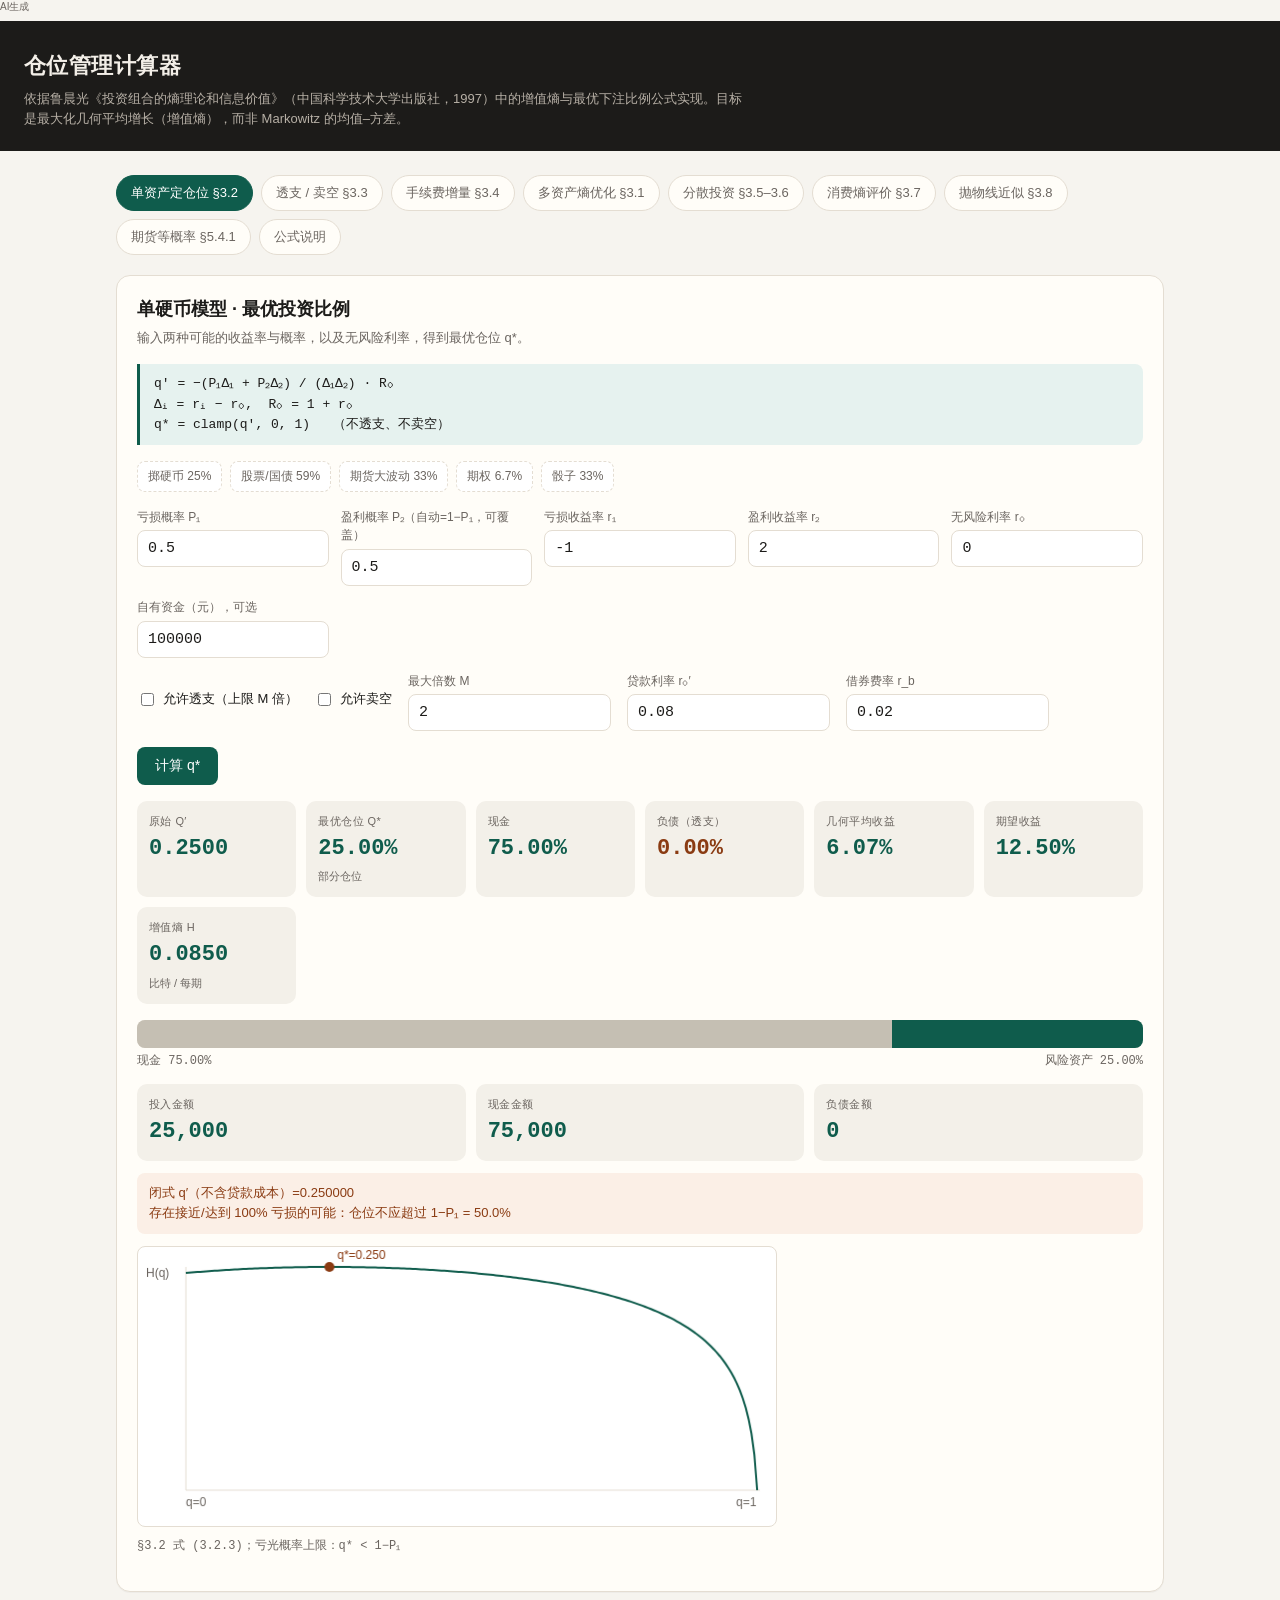
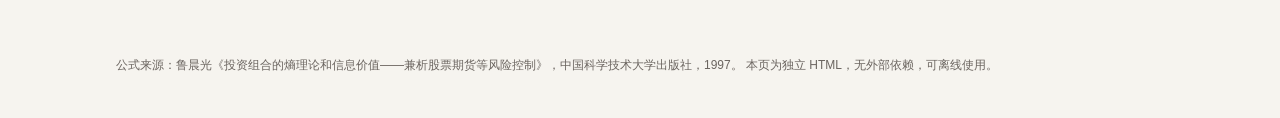
==== commit d4bdb817: "Add borrow fee rate for short selling positions" ====
--- a/仓位管理计算器.html
+++ b/仓位管理计算器.html
@@ -349,6 +349,10 @@
       <div style="min-width:130px">
         <label>贷款利率 r₀′</label>
         <input id="s-rl" type="number" value="0.08" step="0.01" />
+      </div>
+      <div style="min-width:130px">
+        <label>借券费率 r_b</label>
+        <input id="s-rb" type="number" value="0.02" step="0.005" />
       </div>
       <button class="primary" id="s-run">计算 q*</button>
     </div>
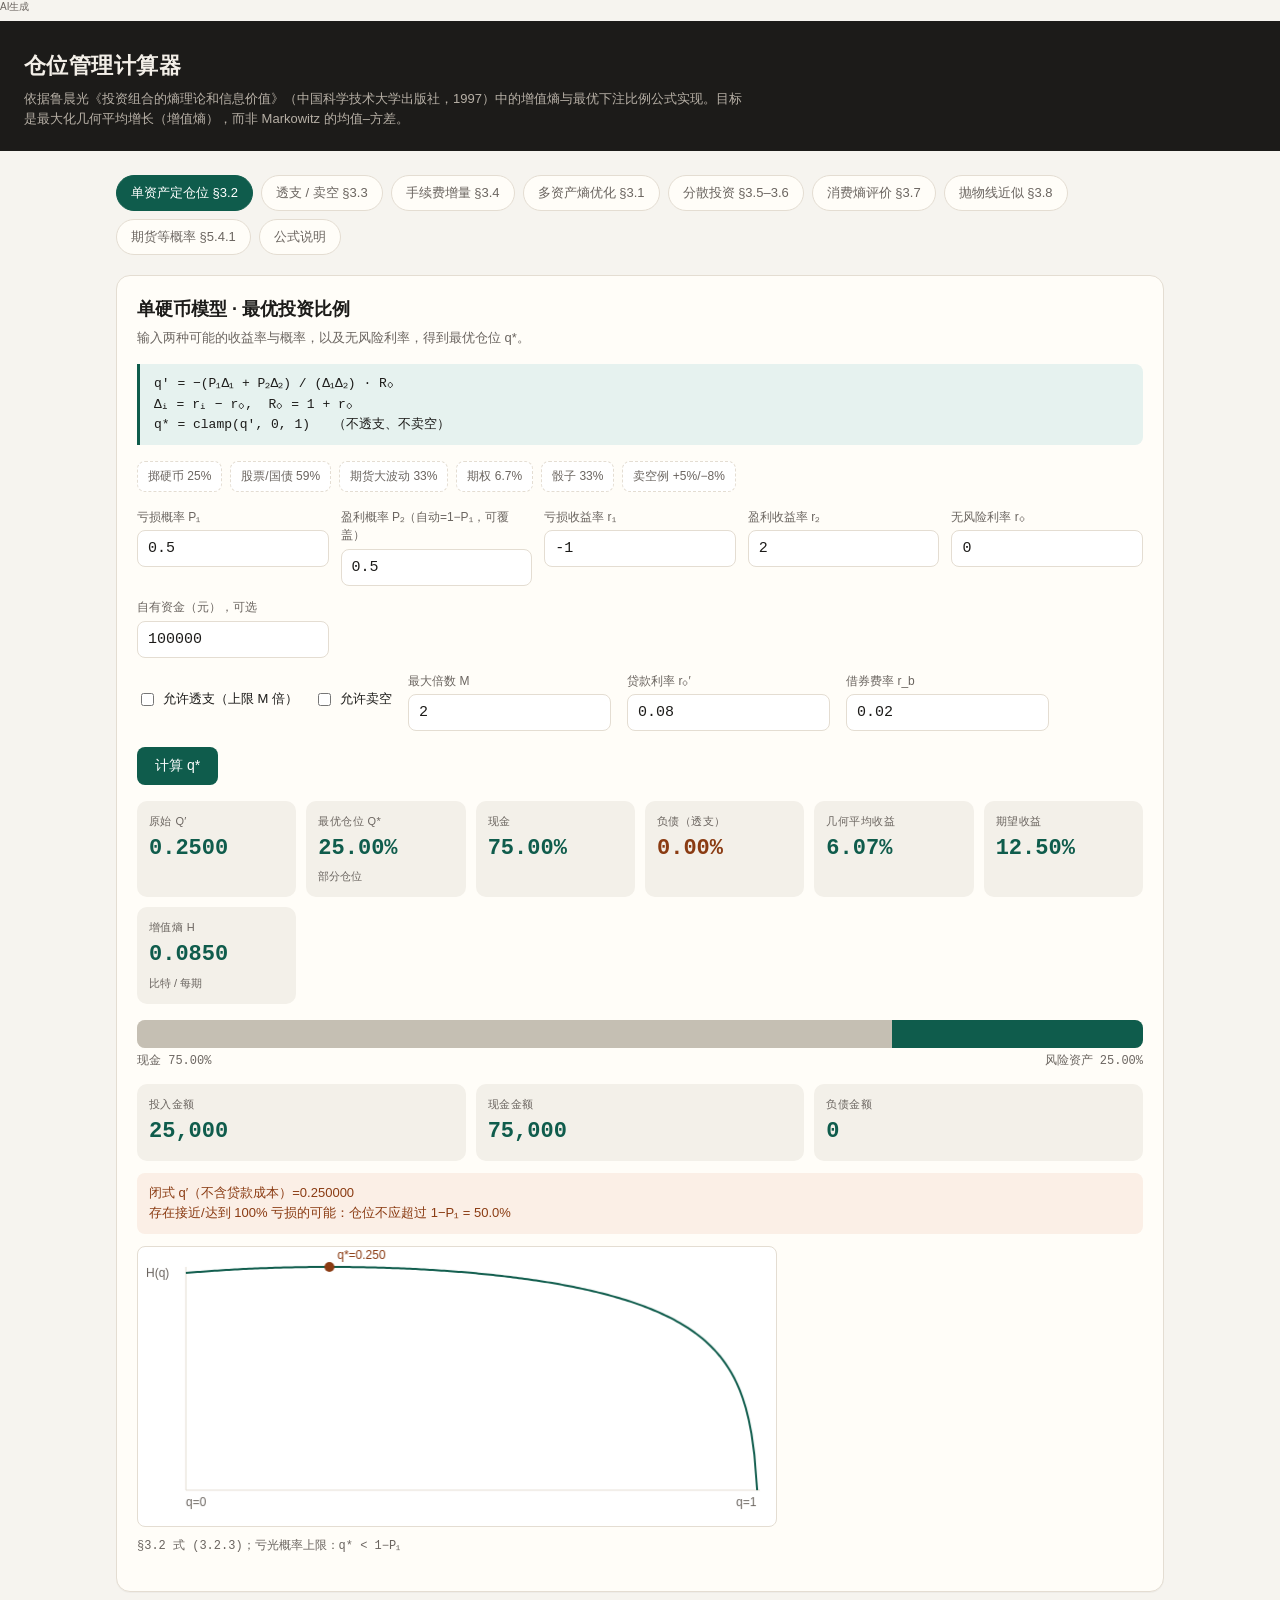
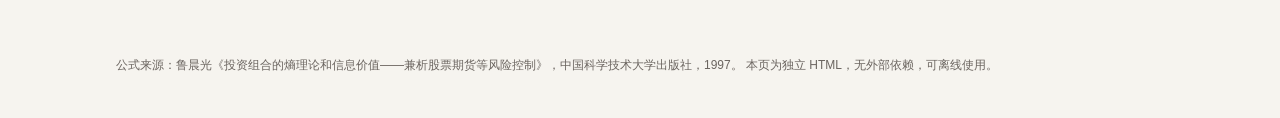
==== commit 513a8221: "Add short example preset and fix short portfolio return formula" ====
--- a/仓位管理计算器.html
+++ b/仓位管理计算器.html
@@ -310,6 +310,7 @@
       <button class="chip" data-ex="future">期货大波动 33%</button>
       <button class="chip" data-ex="opt">期权 6.7%</button>
       <button class="chip" data-ex="dice">骰子 33%</button>
+      <button class="chip" data-ex="short">卖空例 +5%/−8%</button>
     </div>
 
     <div class="grid">
@@ -738,10 +739,12 @@
   future: { p1: 0.5, p2: 0.5, r1: -1, r2: 3, r0: 0, lev: false, short: false, M: 2 },
   opt: { p1: 0.7, p2: 0.3, r1: -1, r2: 3, r0: 0, lev: false, short: false, M: 2 },
   dice: { p1: 1/3, p2: 2/3, r1: -1, r2: 1, r0: 0, lev: false, short: false, M: 2 },
+  short: { p1: 0.5, p2: 0.5, r1: 0.05, r2: -0.08, r0: 0, lev: false, short: true, M: 2, rb: 0.02 },
 };
 
-function optimalSingle(probs, returns, r0, allowLev, allowShort, M, rLoan) {
+function optimalSingle(probs, returns, r0, allowLev, allowShort, M, rLoan, rBorrow) {
   if (rLoan == null) rLoan = r0;
+  if (rBorrow == null) rBorrow = 0;
   const R0 = 1 + r0;
   const RL = 1 + rLoan;
   const deltas = returns.map(r => r - r0);
@@ -805,13 +808,16 @@
   return { qRaw, q, cash: 1 - q, H, rg, ra, notes, rs };
 }
 
-function portReturns(q, returns, r0, rLoan) {
+function portReturns(q, returns, r0, rLoan, rBorrow) {
+  if (rBorrow == null) rBorrow = 0;
   const R0 = 1 + r0, RL = 1 + rLoan;
   return returns.map(r => {
     if (q > 1) return -(q - 1) * RL + q * (1 + r) - 1;
     if (q >= 0) return (1 - q) * R0 + q * (1 + r) - 1;
-    if (q >= -1) return (1 + q) * R0 + q * (1 + r) - 1;
-    return -(Math.abs(q) - 1) * RL + q * (1 + r) - 1;
+    const absq = -q;
+    const cashP = q >= -1 ? (1 - absq) : 0;
+    const loanP = q < -1 ? (absq - 1) : 0;
+    return cashP * R0 - loanP * RL + q * (1 + r) - absq * rBorrow - 1;
   });
 }
 
@@ -890,8 +896,10 @@
   const M = num("s-M") || 2;
   const rl = num("s-rl");
   const rLoan = isFinite(rl) ? rl : r0;
+  const rb = num("s-rb");
+  const rBorrow = isFinite(rb) ? rb : 0;
   const capital = num("s-capital") || 0;
-  const res = optimalSingle([p1, p2], [r1, r2], r0, lev, sh, M, rLoan);
+  const res = optimalSingle([p1, p2], [r1, r2], r0, lev, sh, M, rLoan, rBorrow);
 
   document.getElementById("s-qraw").textContent = fmt(res.qRaw, 4);
   document.getElementById("s-q").textContent = pct(res.q);
@@ -948,6 +956,7 @@
     document.getElementById("s-lev").checked = e.lev;
     document.getElementById("s-short").checked = e.short;
     document.getElementById("s-M").value = e.M;
+    if (e.rb != null) document.getElementById("s-rb").value = e.rb;
     runSingle();
   });
 });
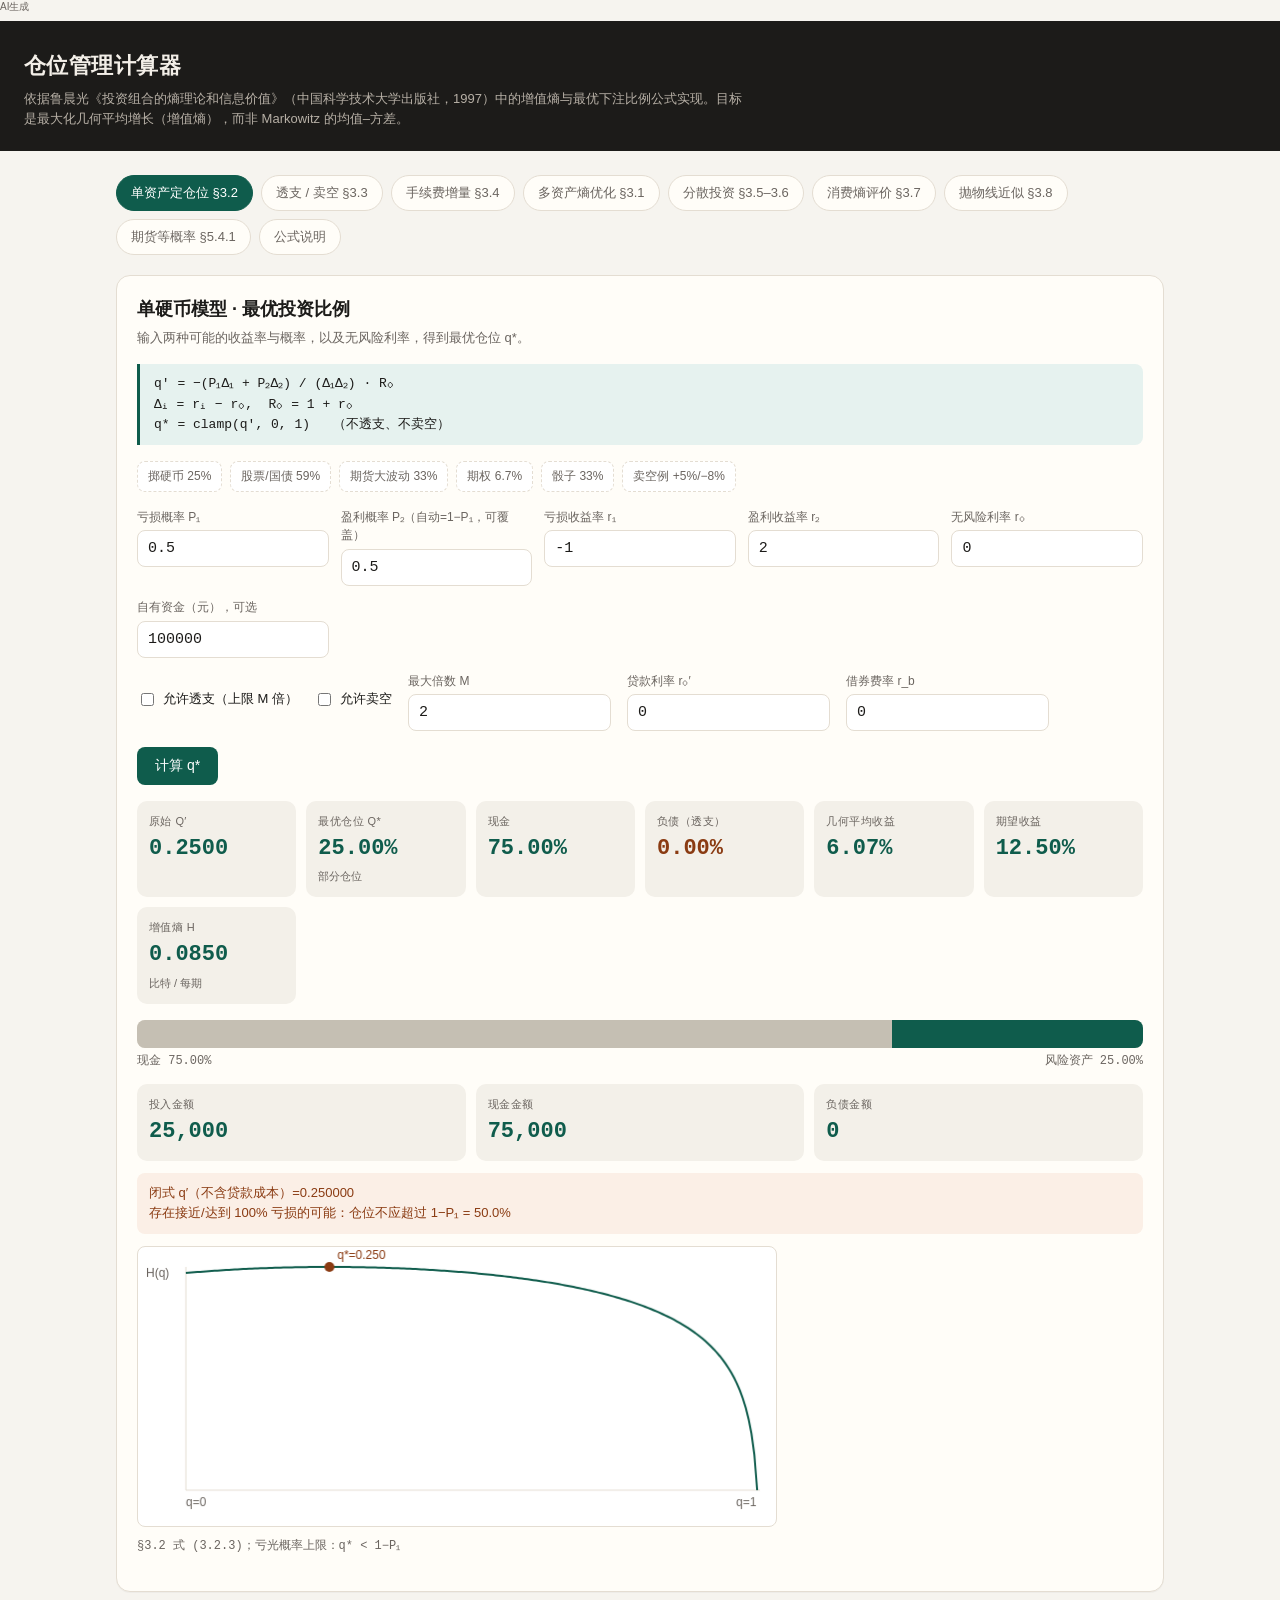
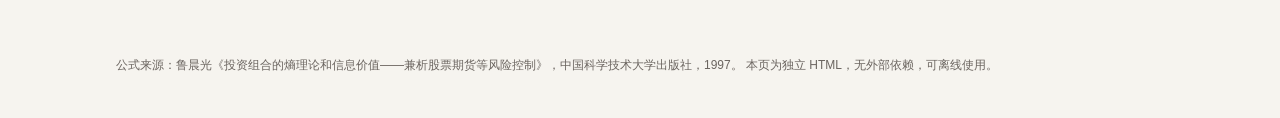
==== commit 6f942a00: "Default loan rate and borrow fee to zero" ====
--- a/仓位管理计算器.html
+++ b/仓位管理计算器.html
@@ -349,11 +349,11 @@
       </div>
       <div style="min-width:130px">
         <label>贷款利率 r₀′</label>
-        <input id="s-rl" type="number" value="0.08" step="0.01" />
+        <input id="s-rl" type="number" value="0" step="0.01" />
       </div>
       <div style="min-width:130px">
         <label>借券费率 r_b</label>
-        <input id="s-rb" type="number" value="0.02" step="0.005" />
+        <input id="s-rb" type="number" value="0" step="0.005" />
       </div>
       <button class="primary" id="s-run">计算 q*</button>
     </div>
@@ -739,7 +739,7 @@
   future: { p1: 0.5, p2: 0.5, r1: -1, r2: 3, r0: 0, lev: false, short: false, M: 2 },
   opt: { p1: 0.7, p2: 0.3, r1: -1, r2: 3, r0: 0, lev: false, short: false, M: 2 },
   dice: { p1: 1/3, p2: 2/3, r1: -1, r2: 1, r0: 0, lev: false, short: false, M: 2 },
-  short: { p1: 0.5, p2: 0.5, r1: 0.05, r2: -0.08, r0: 0, lev: false, short: true, M: 2, rb: 0.02 },
+  short: { p1: 0.5, p2: 0.5, r1: 0.05, r2: -0.08, r0: 0, lev: false, short: true, M: 2, rb: 0 },
 };
 
 function optimalSingle(probs, returns, r0, allowLev, allowShort, M, rLoan, rBorrow) {
@@ -810,14 +810,14 @@
 
 function portReturns(q, returns, r0, rLoan, rBorrow) {
   if (rBorrow == null) rBorrow = 0;
-  const R0 = 1 + r0, RL = 1 + rLoan;
+  if (rLoan == null) rLoan = r0;
   return returns.map(r => {
-    if (q > 1) return -(q - 1) * RL + q * (1 + r) - 1;
-    if (q >= 0) return (1 - q) * R0 + q * (1 + r) - 1;
+    if (q > 1) return -(q - 1) * rLoan + q * r;
+    if (q >= 0) return (1 - q) * r0 + q * r;
     const absq = -q;
-    const cashP = q >= -1 ? (1 - absq) : 0;
-    const loanP = q < -1 ? (absq - 1) : 0;
-    return cashP * R0 - loanP * RL + q * (1 + r) - absq * rBorrow - 1;
+    let ret = (1 + q) * r0 + q * r - absq * rBorrow;
+    if (q < -1) ret -= (absq - 1) * rLoan;
+    return ret;
   });
 }
 
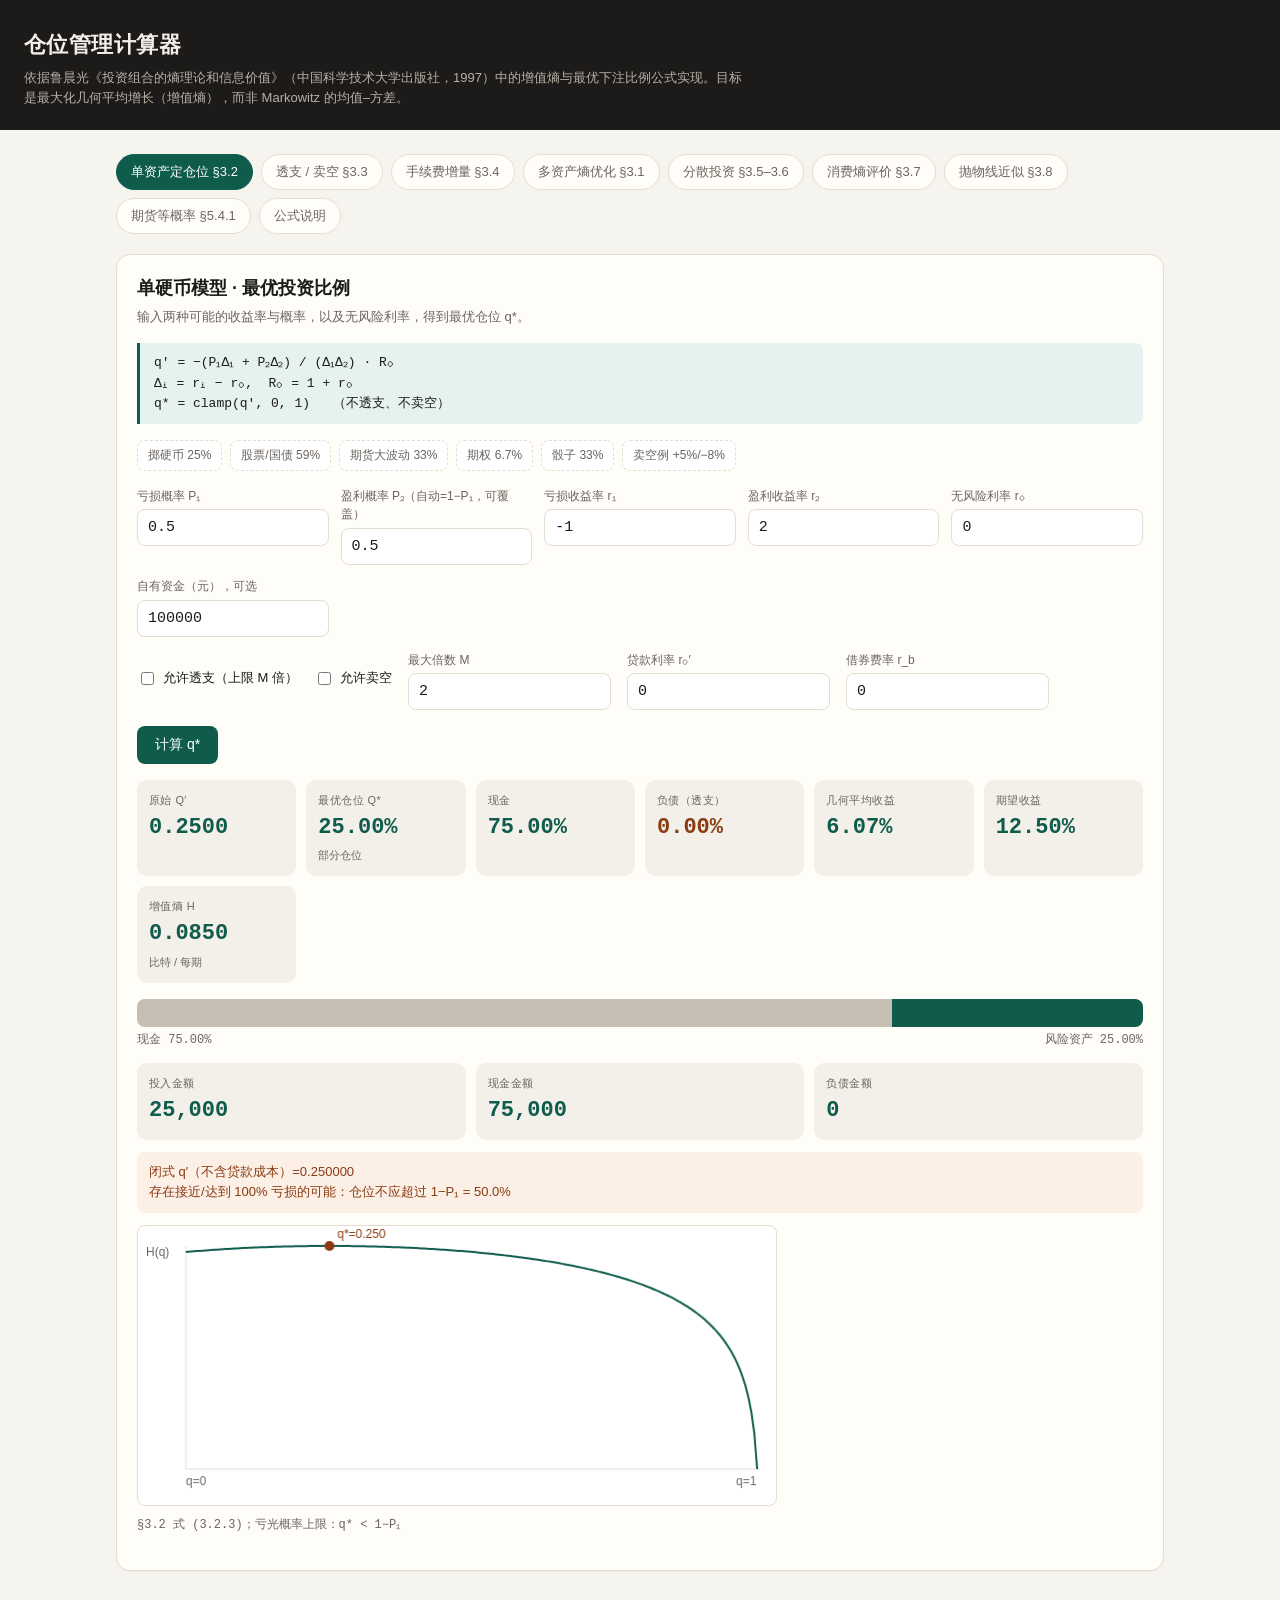
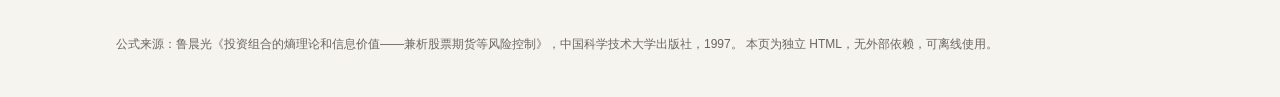
==== commit 3156fb08: "Remove AI watermark from HTML pages" ====
--- a/仓位管理计算器.html
+++ b/仓位管理计算器.html
@@ -1,4 +1,3 @@
-<!-- AI生成 -->
 <!DOCTYPE html>
 <html lang="zh-CN">
 <head>
@@ -276,8 +275,6 @@
 </style>
 </head>
 <body>
-<p data-aigc-mark="1" style="margin:0 0 8px;font-size:10px;line-height:1.3;color:#6b6560;font-weight:400;">AI生成</p>
-
 <header>
   <h1>仓位管理计算器</h1>
   <p>依据鲁晨光《投资组合的熵理论和信息价值》（中国科学技术大学出版社，1997）中的增值熵与最优下注比例公式实现。目标是最大化几何平均增长（增值熵），而非 Markowitz 的均值–方差。</p>
